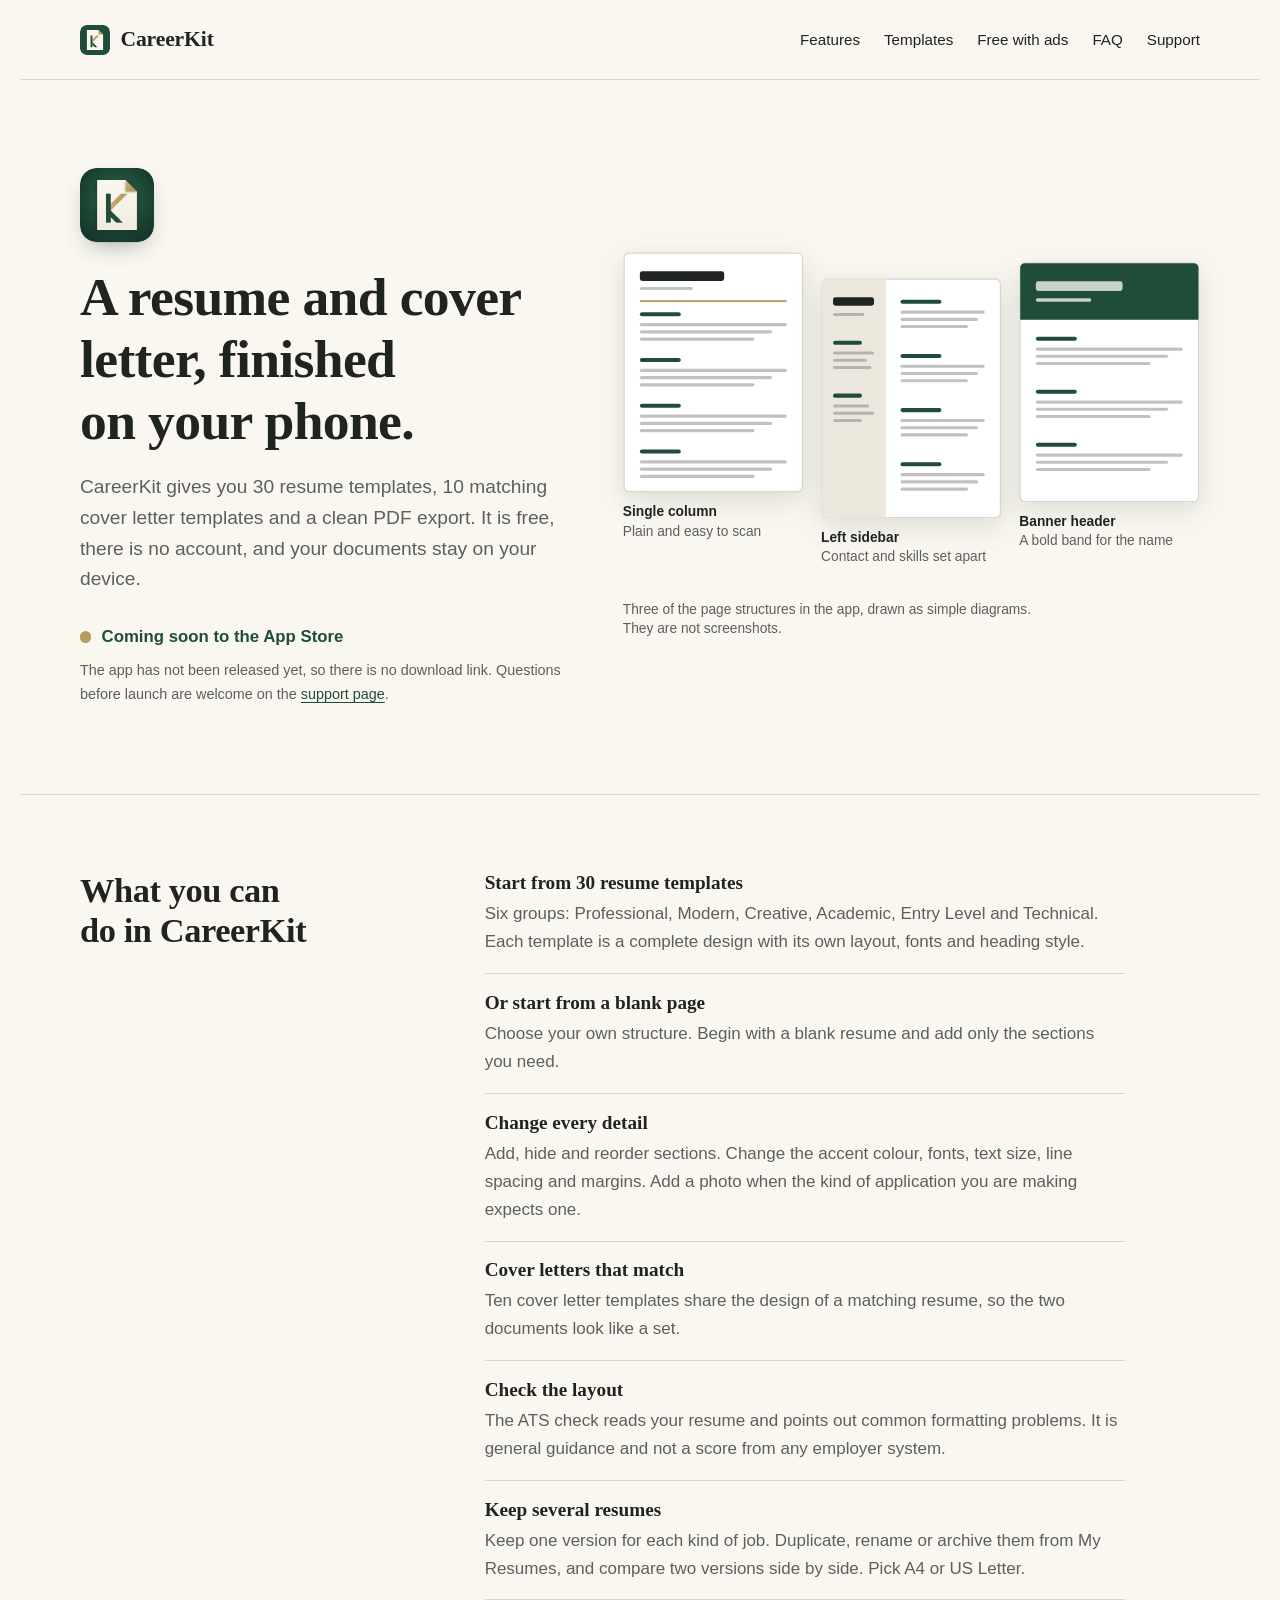
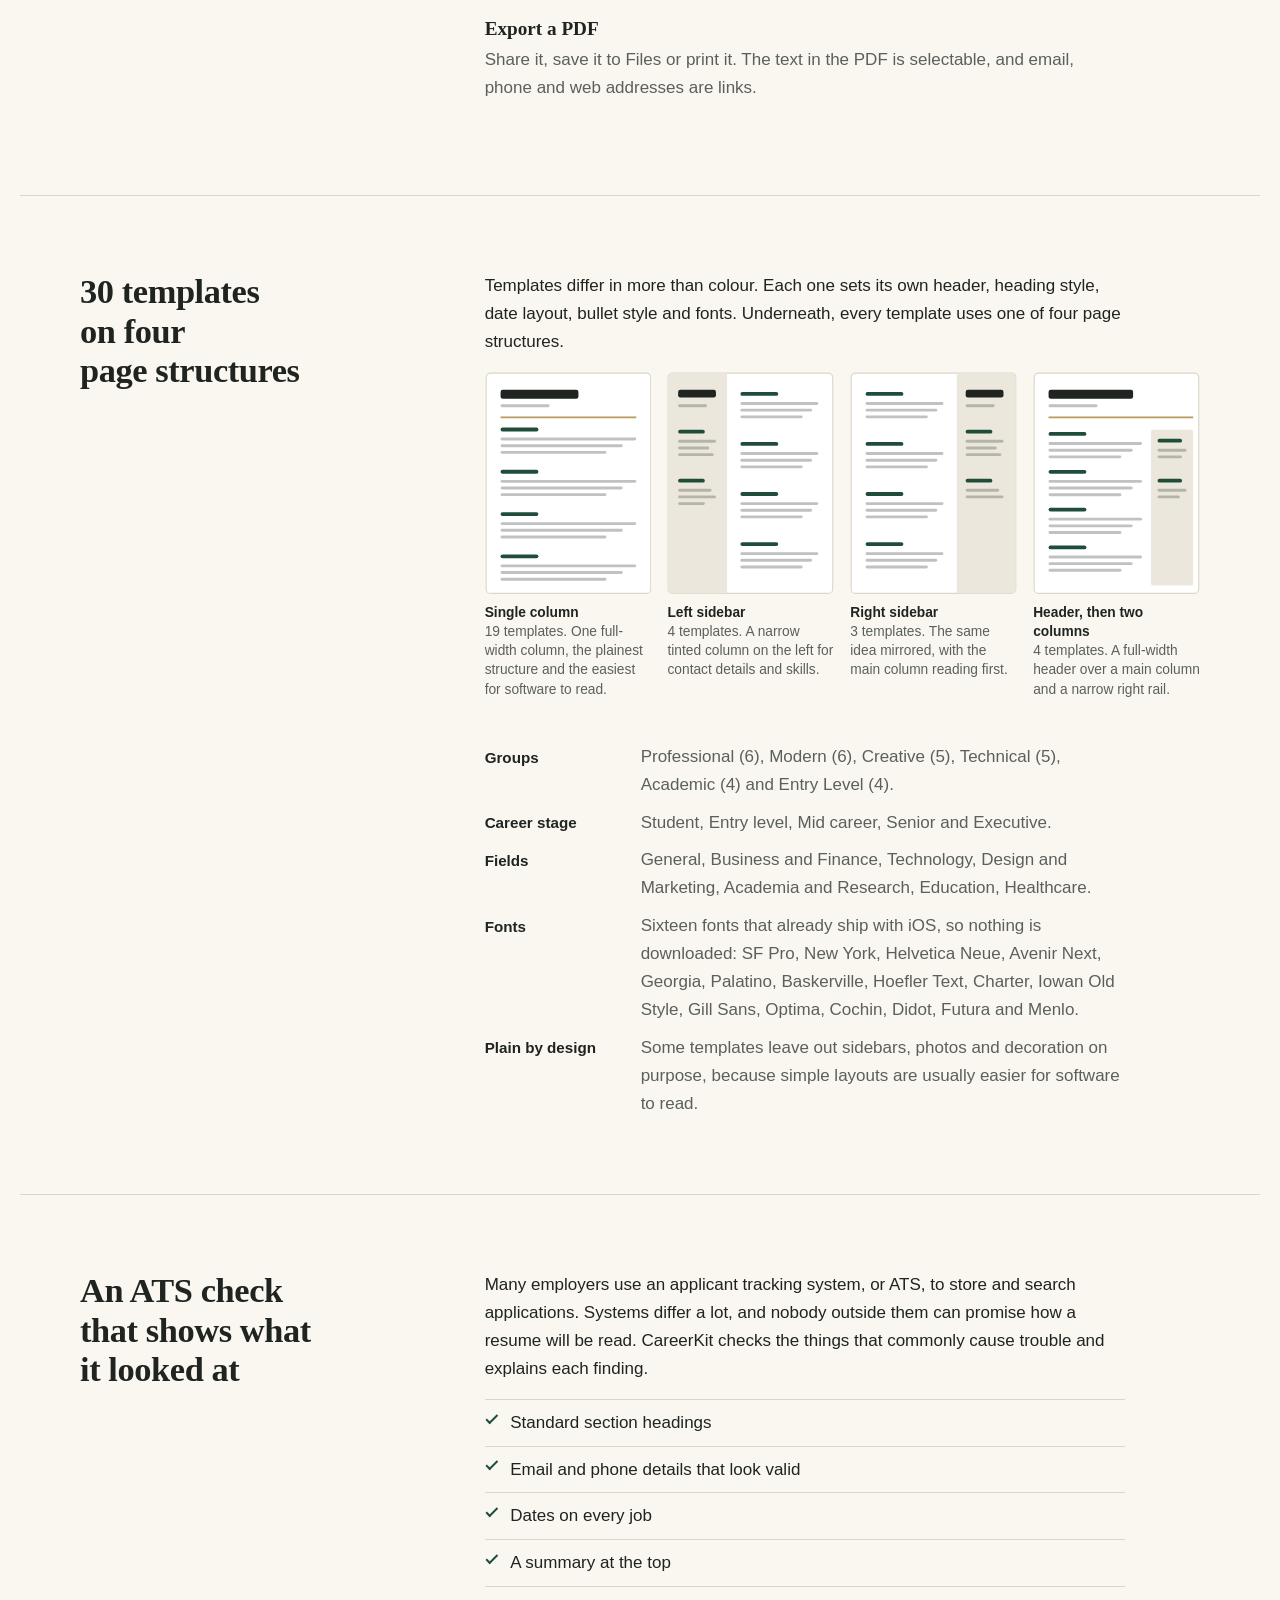
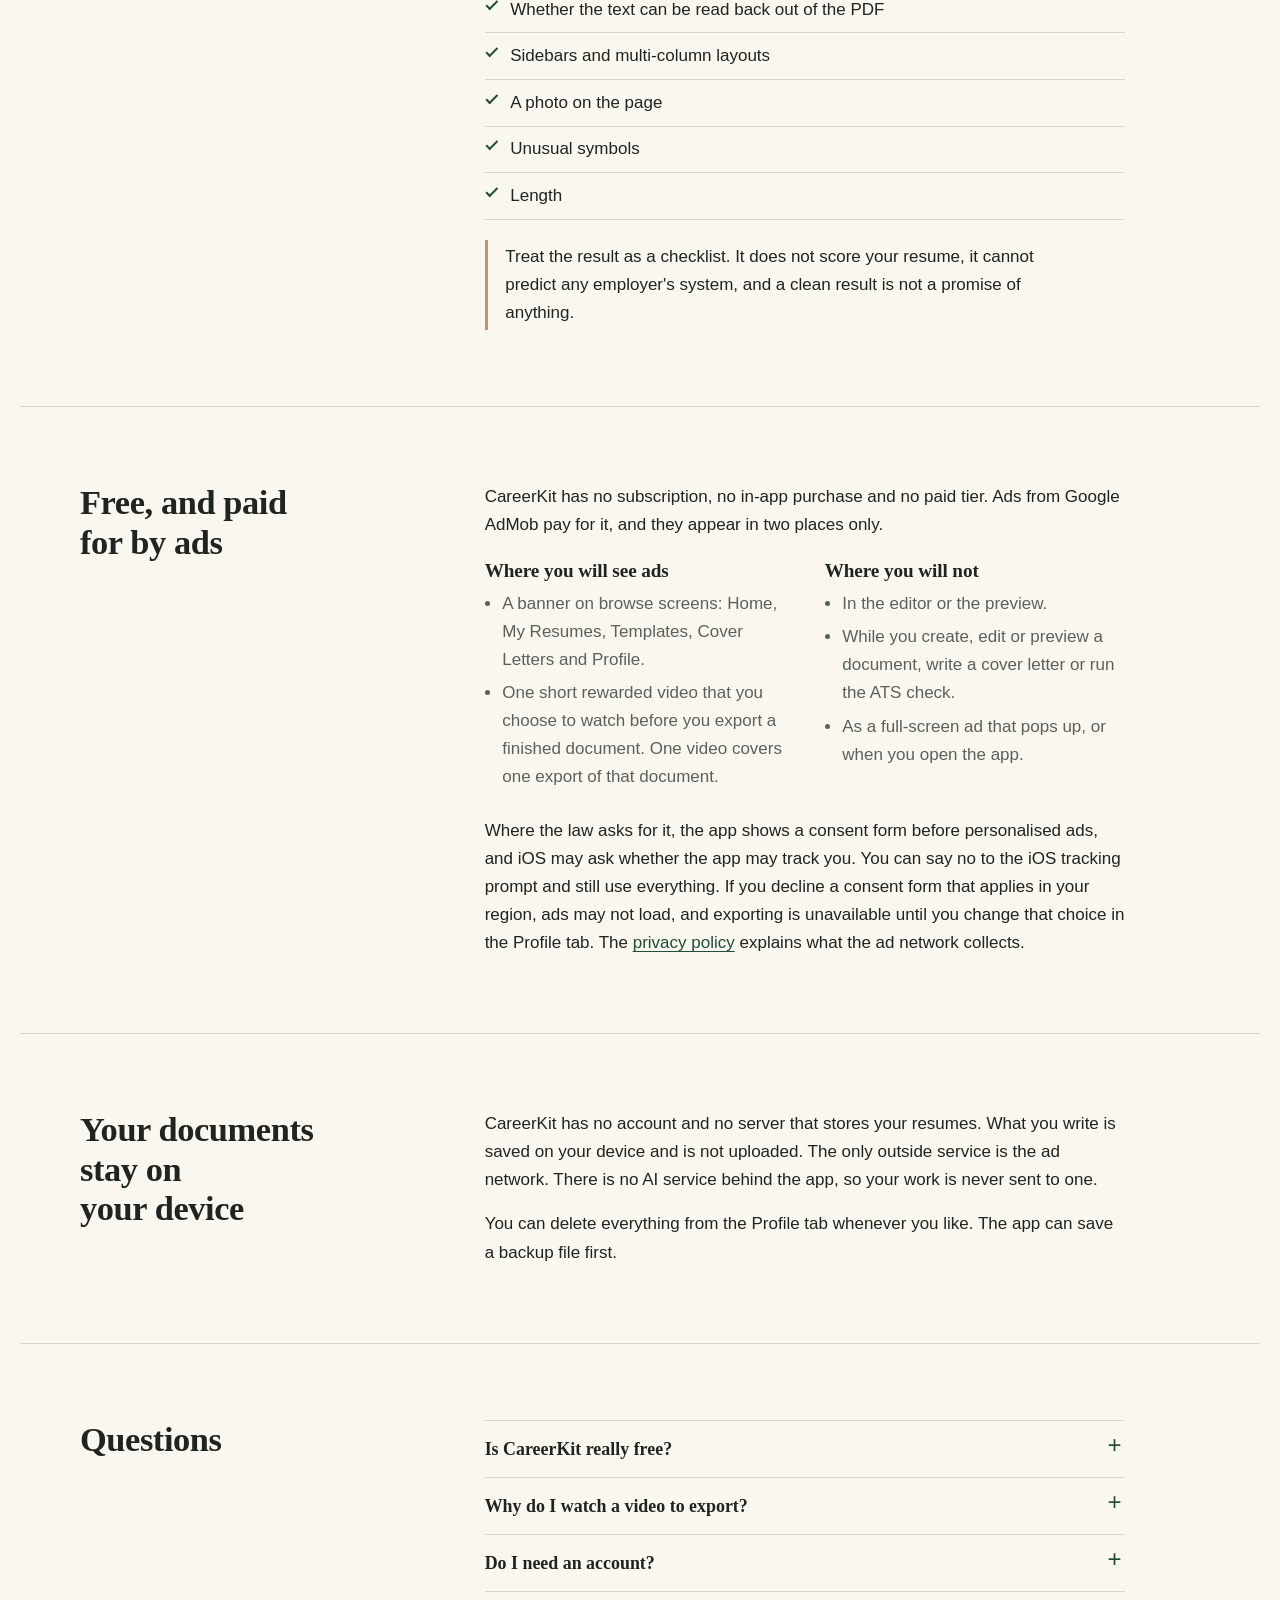
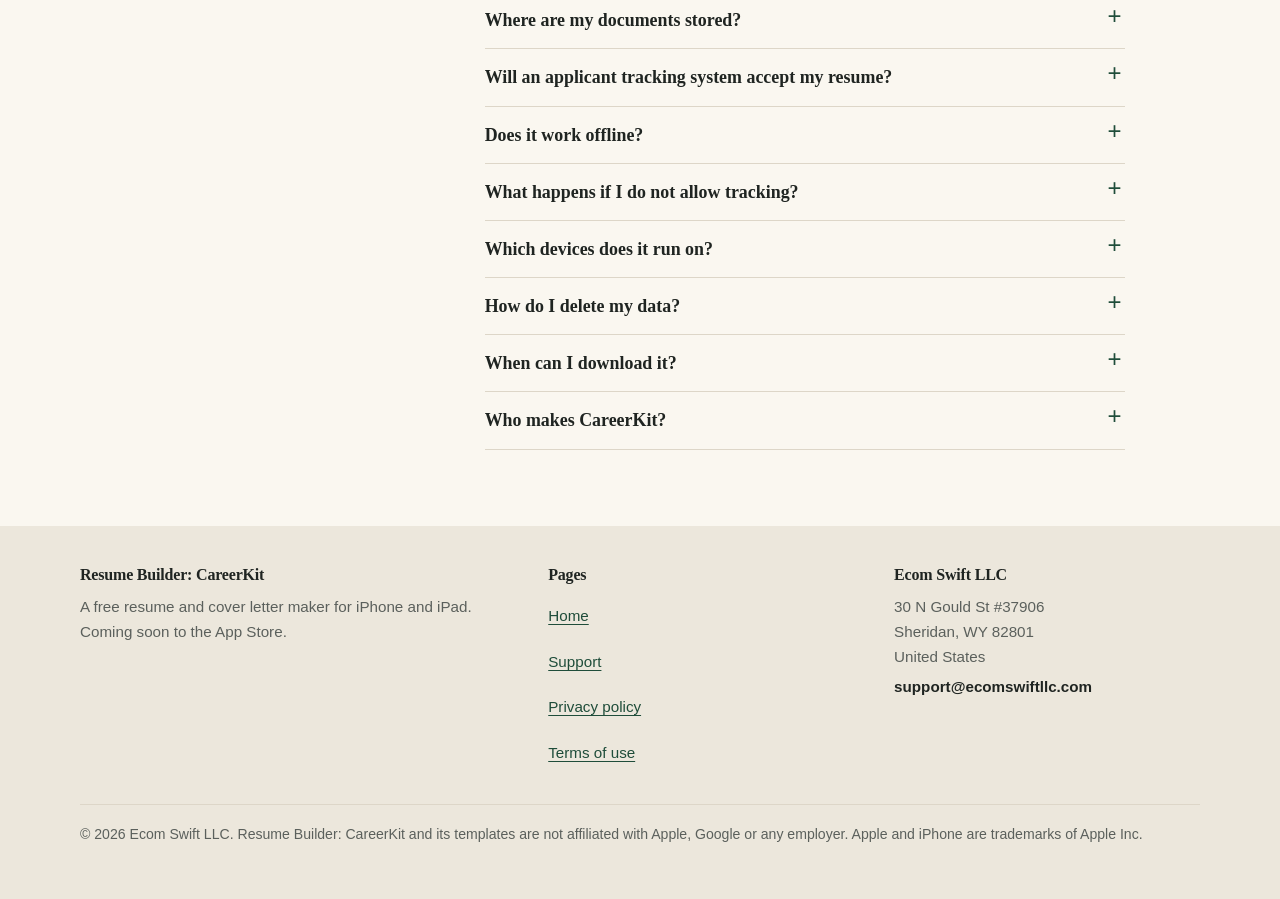
==== website/careerkit/index.html @ 7ea5f318 "CareerKit iOS: scaffold, ads, app shell, editor, templates, store docs (work in progress, not yet co" ====
<!doctype html>
<html lang="en">
<head>
<meta charset="utf-8">
<meta name="viewport" content="width=device-width, initial-scale=1, viewport-fit=cover">
<title>Resume Builder: CareerKit | Free resume maker for iPhone and iPad</title>
<meta name="description" content="Free resume and cover letter maker for iPhone and iPad. 30 templates, general ATS guidance and PDF export. Your documents stay on your device. Coming soon.">
<link rel="canonical" href="https://ecomswiftllc.github.io/careerkit/">
<meta name="theme-color" content="#FAF7F0" media="(prefers-color-scheme: light)">
<meta name="theme-color" content="#141614" media="(prefers-color-scheme: dark)">
<meta name="color-scheme" content="light dark">
<link rel="icon" href="assets/favicon.svg" type="image/svg+xml">
<link rel="icon" href="assets/favicon-32.png" type="image/png" sizes="32x32">
<link rel="apple-touch-icon" href="assets/apple-touch-icon.png">
<meta property="og:type" content="website">
<meta property="og:site_name" content="Resume Builder: CareerKit">
<meta property="og:title" content="Resume Builder: CareerKit | Free resume maker for iPhone and iPad">
<meta property="og:description" content="Free resume and cover letter maker for iPhone and iPad. 30 templates, general ATS guidance and PDF export. Your documents stay on your device. Coming soon.">
<meta property="og:url" content="https://ecomswiftllc.github.io/careerkit/">
<meta property="og:image" content="https://ecomswiftllc.github.io/careerkit/assets/og-image.png">
<meta property="og:image:width" content="1200">
<meta property="og:image:height" content="630">
<meta property="og:image:alt" content="The CareerKit app icon next to the name Resume Builder: CareerKit">
<meta name="twitter:card" content="summary_large_image">
<meta name="twitter:title" content="Resume Builder: CareerKit | Free resume maker for iPhone and iPad">
<meta name="twitter:description" content="Free resume and cover letter maker for iPhone and iPad. 30 templates, general ATS guidance and PDF export. Your documents stay on your device. Coming soon.">
<meta name="twitter:image" content="https://ecomswiftllc.github.io/careerkit/assets/og-image.png">
<link rel="stylesheet" href="assets/site.css">
<script type="application/ld+json">
{
  "@context": "https://schema.org",
  "@type": "SoftwareApplication",
  "name": "Resume Builder: CareerKit",
  "alternateName": "CareerKit",
  "url": "https://ecomswiftllc.github.io/careerkit/",
  "applicationCategory": "BusinessApplication",
  "operatingSystem": "iOS 17.0 or later, iPadOS 17.0 or later",
  "description": "A free resume and cover letter maker for iPhone and iPad with 30 resume templates, 10 matching cover letter templates, an ATS check with general guidance and PDF export. Supported by ads. Documents stay on the device.",
  "image": "https://ecomswiftllc.github.io/careerkit/assets/icon-512.png",
  "offers": {
    "@type": "Offer",
    "price": "0",
    "priceCurrency": "USD"
  },
  "publisher": {
    "@type": "Organization",
    "name": "Ecom Swift LLC",
    "url": "https://www.ecomswiftllc.com/",
    "address": {
      "@type": "PostalAddress",
      "streetAddress": "30 N Gould St #37906",
      "addressLocality": "Sheridan",
      "addressRegion": "WY",
      "postalCode": "82801",
      "addressCountry": "US"
    }
  },
  "featureList": [
    "30 resume templates",
    "Blank resume option",
    "10 cover letter templates",
    "ATS check with general guidance",
    "Several resumes in one place",
    "PDF export with selectable text",
    "Works without an account"
  ]
}
</script>
<script type="application/ld+json">
{
  "@context": "https://schema.org",
  "@type": "FAQPage",
  "mainEntity": [
    {
      "@type": "Question",
      "name": "Is CareerKit really free?",
      "acceptedAnswer": {
        "@type": "Answer",
        "text": "Yes. There is no subscription, no in-app purchase and no paid version. Ads pay for the app: a banner on browse screens, and one rewarded video that you choose to watch when you export a finished document."
      }
    },
    {
      "@type": "Question",
      "name": "Why do I watch a video to export?",
      "acceptedAnswer": {
        "@type": "Answer",
        "text": "Exporting is the one step where the app asks for something in return. One completed video covers one export of that document, and if you do not finish exporting, the unlock stays for up to 24 hours. Writing, editing, previewing, cover letters and the ATS check never need a video."
      }
    },
    {
      "@type": "Question",
      "name": "Do I need an account?",
      "acceptedAnswer": {
        "@type": "Answer",
        "text": "No. There is no sign-in and no sign-up."
      }
    },
    {
      "@type": "Question",
      "name": "Where are my documents stored?",
      "acceptedAnswer": {
        "@type": "Answer",
        "text": "On your device, in the app's own storage. We do not upload them and we cannot see them. A PDF you export goes where you send it, such as the Files app or the share sheet."
      }
    },
    {
      "@type": "Question",
      "name": "Will an applicant tracking system accept my resume?",
      "acceptedAnswer": {
        "@type": "Answer",
        "text": "Nobody can promise that. Employers use many different systems and each one reads a resume in its own way. The ATS check in CareerKit flags common formatting problems and explains each finding, so use it as a checklist and not as a verdict."
      }
    },
    {
      "@type": "Question",
      "name": "Does it work offline?",
      "acceptedAnswer": {
        "@type": "Answer",
        "text": "Writing, editing and previewing work without a connection. Exporting needs one, because the rewarded video has to load. Banner ads only appear when you are online."
      }
    },
    {
      "@type": "Question",
      "name": "What happens if I do not allow tracking?",
      "acceptedAnswer": {
        "@type": "Answer",
        "text": "The app works the same. The ads you see will be less personalised. You can change the choice any time in iOS Settings under Privacy and Security, then Tracking."
      }
    },
    {
      "@type": "Question",
      "name": "Which devices does it run on?",
      "acceptedAnswer": {
        "@type": "Answer",
        "text": "iPhone and iPad with iOS or iPadOS 17 or later."
      }
    },
    {
      "@type": "Question",
      "name": "How do I delete my data?",
      "acceptedAnswer": {
        "@type": "Answer",
        "text": "Open the Profile tab and choose Delete all local data. The app offers to save a backup file first. Deleting the app also removes its data. PDFs you already exported stay wherever you saved them."
      }
    },
    {
      "@type": "Question",
      "name": "When can I download it?",
      "acceptedAnswer": {
        "@type": "Answer",
        "text": "CareerKit is not released yet. This page will link to the App Store listing once the app is live."
      }
    },
    {
      "@type": "Question",
      "name": "Who makes CareerKit?",
      "acceptedAnswer": {
        "@type": "Answer",
        "text": "Ecom Swift LLC, a company registered in Wyoming, United States. You can reach us on the support page."
      }
    }
  ]
}
</script>
</head>
<body>
<a class="skip" href="#main">Skip to content</a>
<header class="site-header">
  <div class="wrap">
    <a class="brand" href="./"><img src="assets/favicon.svg" alt="" width="30" height="30">CareerKit</a>
    <nav class="nav" aria-label="Main">
      <a href="./#features">Features</a>
      <a href="./#templates">Templates</a>
      <a href="./#free">Free with ads</a>
      <a href="./#faq">FAQ</a>
      <a href="support/">Support</a>
    </nav>
  </div>
</header>

<main id="main">
  <section class="hero" aria-labelledby="h1">
    <div class="wrap">
      <div>
        <img class="appicon" src="assets/icon-512.png" width="512" height="512" alt="CareerKit app icon: a folded page corner and a rising stroke forming the letter K, on forest green">
        <h1 id="h1">A resume and cover letter, finished on your phone.</h1>
        <p class="lede">CareerKit gives you 30 resume templates, 10 matching cover letter templates and a clean PDF export. It is free, there is no account, and your documents stay on your device.</p>
        <p class="status">Coming soon to the App Store</p>
        <p class="small hero-note">The app has not been released yet, so there is no download link. Questions before launch are welcome on the <a href="support/">support page</a>.</p>
      </div>
      <figure class="layouts">
        <div class="row">
          <div><svg viewBox="0 0 150 200" aria-hidden="true" focusable="false"><rect class="pg" x="1" y="1" width="148" height="198" rx="4"/><rect class="nm" x="14" y="16" width="70" height="8" rx="2"/><rect class="ln" x="14" y="29" width="44" height="2.6" rx="1.3"/><rect class="ac" x="14" y="40" width="122" height="1.6"/><rect class="hd" x="14" y="50" width="34" height="3.4" rx="1.7"/><rect class="ln" x="14" y="59" width="122" height="2.6" rx="1.3"/><rect class="ln" x="14" y="65" width="109.8" height="2.6" rx="1.3"/><rect class="ln" x="14" y="71" width="95.2" height="2.6" rx="1.3"/><rect class="hd" x="14" y="88" width="34" height="3.4" rx="1.7"/><rect class="ln" x="14" y="97" width="122" height="2.6" rx="1.3"/><rect class="ln" x="14" y="103" width="109.8" height="2.6" rx="1.3"/><rect class="ln" x="14" y="109" width="95.2" height="2.6" rx="1.3"/><rect class="hd" x="14" y="126" width="34" height="3.4" rx="1.7"/><rect class="ln" x="14" y="135" width="122" height="2.6" rx="1.3"/><rect class="ln" x="14" y="141" width="109.8" height="2.6" rx="1.3"/><rect class="ln" x="14" y="147" width="95.2" height="2.6" rx="1.3"/><rect class="hd" x="14" y="164" width="34" height="3.4" rx="1.7"/><rect class="ln" x="14" y="173" width="122" height="2.6" rx="1.3"/><rect class="ln" x="14" y="179" width="109.8" height="2.6" rx="1.3"/><rect class="ln" x="14" y="185" width="95.2" height="2.6" rx="1.3"/></svg><p class="cap"><strong>Single column</strong>Plain and easy to scan</p></div>
          <div><svg viewBox="0 0 150 200" aria-hidden="true" focusable="false"><rect class="pg" x="1" y="1" width="148" height="198" rx="4"/><path class="sb" d="M5 1 H54 V199 H5 a4 4 0 0 1 -4 -4 V5 a4 4 0 0 1 4 -4 Z"/><rect class="nm" x="10" y="16" width="34" height="7" rx="2"/><rect class="ln" x="10" y="29" width="26" height="2.6" rx="1.3"/><rect class="hd" x="10" y="52" width="24" height="3.4" rx="1.7"/><rect class="ln" x="10" y="61" width="34" height="2.6" rx="1.3"/><rect class="ln" x="10" y="67" width="28" height="2.6" rx="1.3"/><rect class="ln" x="10" y="73" width="32" height="2.6" rx="1.3"/><rect class="hd" x="10" y="96" width="24" height="3.4" rx="1.7"/><rect class="ln" x="10" y="105" width="30" height="2.6" rx="1.3"/><rect class="ln" x="10" y="111" width="34" height="2.6" rx="1.3"/><rect class="ln" x="10" y="117" width="24" height="2.6" rx="1.3"/><rect class="hd" x="66" y="18" width="34" height="3.4" rx="1.7"/><rect class="ln" x="66" y="27" width="70" height="2.6" rx="1.3"/><rect class="ln" x="66" y="33" width="64.4" height="2.6" rx="1.3"/><rect class="ln" x="66" y="39" width="56.0" height="2.6" rx="1.3"/><rect class="hd" x="66" y="63" width="34" height="3.4" rx="1.7"/><rect class="ln" x="66" y="72" width="70" height="2.6" rx="1.3"/><rect class="ln" x="66" y="78" width="64.4" height="2.6" rx="1.3"/><rect class="ln" x="66" y="84" width="56.0" height="2.6" rx="1.3"/><rect class="hd" x="66" y="108" width="34" height="3.4" rx="1.7"/><rect class="ln" x="66" y="117" width="70" height="2.6" rx="1.3"/><rect class="ln" x="66" y="123" width="64.4" height="2.6" rx="1.3"/><rect class="ln" x="66" y="129" width="56.0" height="2.6" rx="1.3"/><rect class="hd" x="66" y="153" width="34" height="3.4" rx="1.7"/><rect class="ln" x="66" y="162" width="70" height="2.6" rx="1.3"/><rect class="ln" x="66" y="168" width="64.4" height="2.6" rx="1.3"/><rect class="ln" x="66" y="174" width="56.0" height="2.6" rx="1.3"/></svg><p class="cap"><strong>Left sidebar</strong>Contact and skills set apart</p></div>
          <div><svg viewBox="0 0 150 200" aria-hidden="true" focusable="false"><rect class="pg" x="1" y="1" width="148" height="198" rx="4"/><path class="band" d="M5 1 H145 a4 4 0 0 1 4 4 V48 H1 V5 a4 4 0 0 1 4 -4 Z"/><rect class="ln-on" x="14" y="16" width="72" height="8" rx="2" opacity=".95"/><rect class="ln-on" x="14" y="30" width="46" height="3" rx="1.5"/><rect class="hd" x="14" y="62" width="34" height="3.4" rx="1.7"/><rect class="ln" x="14" y="71" width="122" height="2.6" rx="1.3"/><rect class="ln" x="14" y="77" width="109.8" height="2.6" rx="1.3"/><rect class="ln" x="14" y="83" width="95.2" height="2.6" rx="1.3"/><rect class="hd" x="14" y="106" width="34" height="3.4" rx="1.7"/><rect class="ln" x="14" y="115" width="122" height="2.6" rx="1.3"/><rect class="ln" x="14" y="121" width="109.8" height="2.6" rx="1.3"/><rect class="ln" x="14" y="127" width="95.2" height="2.6" rx="1.3"/><rect class="hd" x="14" y="150" width="34" height="3.4" rx="1.7"/><rect class="ln" x="14" y="159" width="122" height="2.6" rx="1.3"/><rect class="ln" x="14" y="165" width="109.8" height="2.6" rx="1.3"/><rect class="ln" x="14" y="171" width="95.2" height="2.6" rx="1.3"/></svg><p class="cap"><strong>Banner header</strong>A bold band for the name</p></div>
        </div>
        <figcaption>Three of the page structures in the app, drawn as simple diagrams. They are not screenshots.</figcaption>
      </figure>
    </div>
  </section>

  <section class="section" id="features" aria-labelledby="h-features">
    <div class="wrap">
      <h2 id="h-features">What you can do in CareerKit</h2>
      <div class="section-body">
        <dl class="defs">
          <div><dt>Start from 30 resume templates</dt><dd>Six groups: Professional, Modern, Creative, Academic, Entry Level and Technical. Each template is a complete design with its own layout, fonts and heading style.</dd></div>
          <div><dt>Or start from a blank page</dt><dd>Choose your own structure. Begin with a blank resume and add only the sections you need.</dd></div>
          <div><dt>Change every detail</dt><dd>Add, hide and reorder sections. Change the accent colour, fonts, text size, line spacing and margins. Add a photo when the kind of application you are making expects one.</dd></div>
          <div><dt>Cover letters that match</dt><dd>Ten cover letter templates share the design of a matching resume, so the two documents look like a set.</dd></div>
          <div><dt>Check the layout</dt><dd>The ATS check reads your resume and points out common formatting problems. It is general guidance and not a score from any employer system.</dd></div>
          <div><dt>Keep several resumes</dt><dd>Keep one version for each kind of job. Duplicate, rename or archive them from My Resumes, and compare two versions side by side. Pick A4 or US Letter.</dd></div>
          <div><dt>Export a PDF</dt><dd>Share it, save it to Files or print it. The text in the PDF is selectable, and email, phone and web addresses are links.</dd></div>
        </dl>
      </div>
    </div>
  </section>

  <section class="section templates-wide" id="templates" aria-labelledby="h-templates">
    <div class="wrap">
      <h2 id="h-templates">30 templates on four page structures</h2>
      <div class="section-body">
        <p>Templates differ in more than colour. Each one sets its own header, heading style, date layout, bullet style and fonts. Underneath, every template uses one of four page structures.</p>
        <ul class="structures">
          <li><svg viewBox="0 0 150 200" aria-hidden="true" focusable="false"><rect class="pg" x="1" y="1" width="148" height="198" rx="4"/><rect class="nm" x="14" y="16" width="70" height="8" rx="2"/><rect class="ln" x="14" y="29" width="44" height="2.6" rx="1.3"/><rect class="ac" x="14" y="40" width="122" height="1.6"/><rect class="hd" x="14" y="50" width="34" height="3.4" rx="1.7"/><rect class="ln" x="14" y="59" width="122" height="2.6" rx="1.3"/><rect class="ln" x="14" y="65" width="109.8" height="2.6" rx="1.3"/><rect class="ln" x="14" y="71" width="95.2" height="2.6" rx="1.3"/><rect class="hd" x="14" y="88" width="34" height="3.4" rx="1.7"/><rect class="ln" x="14" y="97" width="122" height="2.6" rx="1.3"/><rect class="ln" x="14" y="103" width="109.8" height="2.6" rx="1.3"/><rect class="ln" x="14" y="109" width="95.2" height="2.6" rx="1.3"/><rect class="hd" x="14" y="126" width="34" height="3.4" rx="1.7"/><rect class="ln" x="14" y="135" width="122" height="2.6" rx="1.3"/><rect class="ln" x="14" y="141" width="109.8" height="2.6" rx="1.3"/><rect class="ln" x="14" y="147" width="95.2" height="2.6" rx="1.3"/><rect class="hd" x="14" y="164" width="34" height="3.4" rx="1.7"/><rect class="ln" x="14" y="173" width="122" height="2.6" rx="1.3"/><rect class="ln" x="14" y="179" width="109.8" height="2.6" rx="1.3"/><rect class="ln" x="14" y="185" width="95.2" height="2.6" rx="1.3"/></svg><p class="cap"><strong>Single column</strong>19 templates. One full-width column, the plainest structure and the easiest for software to read.</p></li>
          <li><svg viewBox="0 0 150 200" aria-hidden="true" focusable="false"><rect class="pg" x="1" y="1" width="148" height="198" rx="4"/><path class="sb" d="M5 1 H54 V199 H5 a4 4 0 0 1 -4 -4 V5 a4 4 0 0 1 4 -4 Z"/><rect class="nm" x="10" y="16" width="34" height="7" rx="2"/><rect class="ln" x="10" y="29" width="26" height="2.6" rx="1.3"/><rect class="hd" x="10" y="52" width="24" height="3.4" rx="1.7"/><rect class="ln" x="10" y="61" width="34" height="2.6" rx="1.3"/><rect class="ln" x="10" y="67" width="28" height="2.6" rx="1.3"/><rect class="ln" x="10" y="73" width="32" height="2.6" rx="1.3"/><rect class="hd" x="10" y="96" width="24" height="3.4" rx="1.7"/><rect class="ln" x="10" y="105" width="30" height="2.6" rx="1.3"/><rect class="ln" x="10" y="111" width="34" height="2.6" rx="1.3"/><rect class="ln" x="10" y="117" width="24" height="2.6" rx="1.3"/><rect class="hd" x="66" y="18" width="34" height="3.4" rx="1.7"/><rect class="ln" x="66" y="27" width="70" height="2.6" rx="1.3"/><rect class="ln" x="66" y="33" width="64.4" height="2.6" rx="1.3"/><rect class="ln" x="66" y="39" width="56.0" height="2.6" rx="1.3"/><rect class="hd" x="66" y="63" width="34" height="3.4" rx="1.7"/><rect class="ln" x="66" y="72" width="70" height="2.6" rx="1.3"/><rect class="ln" x="66" y="78" width="64.4" height="2.6" rx="1.3"/><rect class="ln" x="66" y="84" width="56.0" height="2.6" rx="1.3"/><rect class="hd" x="66" y="108" width="34" height="3.4" rx="1.7"/><rect class="ln" x="66" y="117" width="70" height="2.6" rx="1.3"/><rect class="ln" x="66" y="123" width="64.4" height="2.6" rx="1.3"/><rect class="ln" x="66" y="129" width="56.0" height="2.6" rx="1.3"/><rect class="hd" x="66" y="153" width="34" height="3.4" rx="1.7"/><rect class="ln" x="66" y="162" width="70" height="2.6" rx="1.3"/><rect class="ln" x="66" y="168" width="64.4" height="2.6" rx="1.3"/><rect class="ln" x="66" y="174" width="56.0" height="2.6" rx="1.3"/></svg><p class="cap"><strong>Left sidebar</strong>4 templates. A narrow tinted column on the left for contact details and skills.</p></li>
          <li><svg viewBox="0 0 150 200" aria-hidden="true" focusable="false"><rect class="pg" x="1" y="1" width="148" height="198" rx="4"/><path class="sb" d="M96 1 H145 a4 4 0 0 1 4 4 V195 a4 4 0 0 1 -4 4 H96 Z"/><rect class="nm" x="104" y="16" width="34" height="7" rx="2"/><rect class="ln" x="104" y="29" width="26" height="2.6" rx="1.3"/><rect class="hd" x="104" y="52" width="24" height="3.4" rx="1.7"/><rect class="ln" x="104" y="61" width="34" height="2.6" rx="1.3"/><rect class="ln" x="104" y="67" width="28" height="2.6" rx="1.3"/><rect class="ln" x="104" y="73" width="32" height="2.6" rx="1.3"/><rect class="hd" x="104" y="96" width="24" height="3.4" rx="1.7"/><rect class="ln" x="104" y="105" width="30" height="2.6" rx="1.3"/><rect class="ln" x="104" y="111" width="34" height="2.6" rx="1.3"/><rect class="hd" x="14" y="18" width="34" height="3.4" rx="1.7"/><rect class="ln" x="14" y="27" width="70" height="2.6" rx="1.3"/><rect class="ln" x="14" y="33" width="64.4" height="2.6" rx="1.3"/><rect class="ln" x="14" y="39" width="56.0" height="2.6" rx="1.3"/><rect class="hd" x="14" y="63" width="34" height="3.4" rx="1.7"/><rect class="ln" x="14" y="72" width="70" height="2.6" rx="1.3"/><rect class="ln" x="14" y="78" width="64.4" height="2.6" rx="1.3"/><rect class="ln" x="14" y="84" width="56.0" height="2.6" rx="1.3"/><rect class="hd" x="14" y="108" width="34" height="3.4" rx="1.7"/><rect class="ln" x="14" y="117" width="70" height="2.6" rx="1.3"/><rect class="ln" x="14" y="123" width="64.4" height="2.6" rx="1.3"/><rect class="ln" x="14" y="129" width="56.0" height="2.6" rx="1.3"/><rect class="hd" x="14" y="153" width="34" height="3.4" rx="1.7"/><rect class="ln" x="14" y="162" width="70" height="2.6" rx="1.3"/><rect class="ln" x="14" y="168" width="64.4" height="2.6" rx="1.3"/><rect class="ln" x="14" y="174" width="56.0" height="2.6" rx="1.3"/></svg><p class="cap"><strong>Right sidebar</strong>3 templates. The same idea mirrored, with the main column reading first.</p></li>
          <li><svg viewBox="0 0 150 200" aria-hidden="true" focusable="false"><rect class="pg" x="1" y="1" width="148" height="198" rx="4"/><rect class="nm" x="14" y="16" width="76" height="8" rx="2"/><rect class="ln" x="14" y="29" width="44" height="2.6" rx="1.3"/><rect class="ac" x="14" y="40" width="130" height="1.6"/><rect class="sb" x="106" y="52" width="38" height="140" rx="2"/><rect class="hd" x="112" y="60" width="22" height="3.4" rx="1.7"/><rect class="ln" x="112" y="69" width="26" height="2.6" rx="1.3"/><rect class="ln" x="112" y="75" width="22" height="2.6" rx="1.3"/><rect class="hd" x="112" y="96" width="22" height="3.4" rx="1.7"/><rect class="ln" x="112" y="105" width="26" height="2.6" rx="1.3"/><rect class="ln" x="112" y="111" width="20" height="2.6" rx="1.3"/><rect class="hd" x="14" y="54" width="34" height="3.4" rx="1.7"/><rect class="ln" x="14" y="63" width="84" height="2.6" rx="1.3"/><rect class="ln" x="14" y="69" width="75.6" height="2.6" rx="1.3"/><rect class="ln" x="14" y="75" width="65.5" height="2.6" rx="1.3"/><rect class="hd" x="14" y="88" width="34" height="3.4" rx="1.7"/><rect class="ln" x="14" y="97" width="84" height="2.6" rx="1.3"/><rect class="ln" x="14" y="103" width="75.6" height="2.6" rx="1.3"/><rect class="ln" x="14" y="109" width="65.5" height="2.6" rx="1.3"/><rect class="hd" x="14" y="122" width="34" height="3.4" rx="1.7"/><rect class="ln" x="14" y="131" width="84" height="2.6" rx="1.3"/><rect class="ln" x="14" y="137" width="75.6" height="2.6" rx="1.3"/><rect class="ln" x="14" y="143" width="65.5" height="2.6" rx="1.3"/><rect class="hd" x="14" y="156" width="34" height="3.4" rx="1.7"/><rect class="ln" x="14" y="165" width="84" height="2.6" rx="1.3"/><rect class="ln" x="14" y="171" width="75.6" height="2.6" rx="1.3"/><rect class="ln" x="14" y="177" width="65.5" height="2.6" rx="1.3"/></svg><p class="cap"><strong>Header, then two columns</strong>4 templates. A full-width header over a main column and a narrow right rail.</p></li>
        </ul>
        <dl class="facts">
          <dt>Groups</dt><dd>Professional (6), Modern (6), Creative (5), Technical (5), Academic (4) and Entry Level (4).</dd>
          <dt>Career stage</dt><dd>Student, Entry level, Mid career, Senior and Executive.</dd>
          <dt>Fields</dt><dd>General, Business and Finance, Technology, Design and Marketing, Academia and Research, Education, Healthcare.</dd>
          <dt>Fonts</dt><dd>Sixteen fonts that already ship with iOS, so nothing is downloaded: SF Pro, New York, Helvetica Neue, Avenir Next, Georgia, Palatino, Baskerville, Hoefler Text, Charter, Iowan Old Style, Gill Sans, Optima, Cochin, Didot, Futura and Menlo.</dd>
          <dt>Plain by design</dt><dd>Some templates leave out sidebars, photos and decoration on purpose, because simple layouts are usually easier for software to read.</dd>
        </dl>
      </div>
    </div>
  </section>

  <section class="section" id="ats" aria-labelledby="h-ats">
    <div class="wrap">
      <h2 id="h-ats">An ATS check that shows what it looked at</h2>
      <div class="section-body">
        <p>Many employers use an applicant tracking system, or ATS, to store and search applications. Systems differ a lot, and nobody outside them can promise how a resume will be read. CareerKit checks the things that commonly cause trouble and explains each finding.</p>
        <ul class="checks">
          <li>Standard section headings</li>
          <li>Email and phone details that look valid</li>
          <li>Dates on every job</li>
          <li>A summary at the top</li>
          <li>Whether the text can be read back out of the PDF</li>
          <li>Sidebars and multi-column layouts</li>
          <li>A photo on the page</li>
          <li>Unusual symbols</li>
          <li>Length</li>
        </ul>
        <p class="disclaimer">Treat the result as a checklist. It does not score your resume, it cannot predict any employer's system, and a clean result is not a promise of anything.</p>
      </div>
    </div>
  </section>

  <section class="section" id="free" aria-labelledby="h-free">
    <div class="wrap">
      <h2 id="h-free">Free, and paid for by ads</h2>
      <div class="section-body">
        <p>CareerKit has no subscription, no in-app purchase and no paid tier. Ads from Google AdMob pay for it, and they appear in two places only.</p>
        <div class="split">
          <div>
            <h3>Where you will see ads</h3>
            <ul>
              <li>A banner on browse screens: Home, My Resumes, Templates, Cover Letters and Profile.</li>
              <li>One short rewarded video that you choose to watch before you export a finished document. One video covers one export of that document.</li>
            </ul>
          </div>
          <div>
            <h3>Where you will not</h3>
            <ul>
              <li>In the editor or the preview.</li>
              <li>While you create, edit or preview a document, write a cover letter or run the ATS check.</li>
              <li>As a full-screen ad that pops up, or when you open the app.</li>
            </ul>
          </div>
        </div>
        <p>Where the law asks for it, the app shows a consent form before personalised ads, and iOS may ask whether the app may track you. You can say no to the iOS tracking prompt and still use everything. If you decline a consent form that applies in your region, ads may not load, and exporting is unavailable until you change that choice in the Profile tab. The <a href="privacy/">privacy policy</a> explains what the ad network collects.</p>
      </div>
    </div>
  </section>

  <section class="section" id="private" aria-labelledby="h-private">
    <div class="wrap">
      <h2 id="h-private">Your documents stay on your device</h2>
      <div class="section-body">
        <p>CareerKit has no account and no server that stores your resumes. What you write is saved on your device and is not uploaded. The only outside service is the ad network. There is no AI service behind the app, so your work is never sent to one.</p>
        <p>You can delete everything from the Profile tab whenever you like. The app can save a backup file first.</p>
      </div>
    </div>
  </section>

  <section class="section faq" id="faq" aria-labelledby="h-faq">
    <div class="wrap">
      <h2 id="h-faq">Questions</h2>
      <div class="section-body">
        <details><summary>Is CareerKit really free?</summary><div class="answer"><p>Yes. There is no subscription, no in-app purchase and no paid version. Ads pay for the app: a banner on browse screens, and one rewarded video that you choose to watch when you export a finished document.</p></div></details>
        <details><summary>Why do I watch a video to export?</summary><div class="answer"><p>Exporting is the one step where the app asks for something in return. One completed video covers one export of that document, and if you do not finish exporting, the unlock stays for up to 24 hours. Writing, editing, previewing, cover letters and the ATS check never need a video.</p></div></details>
        <details><summary>Do I need an account?</summary><div class="answer"><p>No. There is no sign-in and no sign-up.</p></div></details>
        <details><summary>Where are my documents stored?</summary><div class="answer"><p>On your device, in the app's own storage. We do not upload them and we cannot see them. A PDF you export goes where you send it, such as the Files app or the share sheet.</p></div></details>
        <details><summary>Will an applicant tracking system accept my resume?</summary><div class="answer"><p>Nobody can promise that. Employers use many different systems and each one reads a resume in its own way. The ATS check in CareerKit flags common formatting problems and explains each finding, so use it as a checklist and not as a verdict.</p></div></details>
        <details><summary>Does it work offline?</summary><div class="answer"><p>Writing, editing and previewing work without a connection. Exporting needs one, because the rewarded video has to load. Banner ads only appear when you are online.</p></div></details>
        <details><summary>What happens if I do not allow tracking?</summary><div class="answer"><p>The app works the same. The ads you see will be less personalised. You can change the choice any time in iOS Settings under Privacy and Security, then Tracking.</p></div></details>
        <details><summary>Which devices does it run on?</summary><div class="answer"><p>iPhone and iPad with iOS or iPadOS 17 or later.</p></div></details>
        <details><summary>How do I delete my data?</summary><div class="answer"><p>Open the Profile tab and choose Delete all local data. The app offers to save a backup file first. Deleting the app also removes its data. PDFs you already exported stay wherever you saved them.</p></div></details>
        <details><summary>When can I download it?</summary><div class="answer"><p>CareerKit is not released yet. This page will link to the App Store listing once the app is live.</p></div></details>
        <details><summary>Who makes CareerKit?</summary><div class="answer"><p>Ecom Swift LLC, a company registered in Wyoming, United States. You can reach us on the <a href="support/">support page</a>.</p></div></details>
      </div>
    </div>
  </section>
</main>
<footer class="site-footer">
  <div class="wrap">
    <div>
      <h2>Resume Builder: CareerKit</h2>
      <p>A free resume and cover letter maker for iPhone and iPad. Coming soon to the App Store.</p>
    </div>
    <nav aria-label="Footer">
      <h2>Pages</h2>
      <ul>
        <li><a href="./">Home</a></li>
        <li><a href="support/">Support</a></li>
        <li><a href="privacy/">Privacy policy</a></li>
        <li><a href="terms/">Terms of use</a></li>
      </ul>
    </nav>
    <div>
      <h2>Ecom Swift LLC</h2>
      <p>30 N Gould St #37906<br>Sheridan, WY 82801<br>United States</p>
      <p class="email">support@ecomswiftllc.com</p>
    </div>
    <p class="legalline">&copy; 2026 Ecom Swift LLC. Resume Builder: CareerKit and its templates are not affiliated with Apple, Google or any employer. Apple and iPhone are trademarks of Apple Inc.</p>
  </div>
</footer>
</body>
</html>
---- website/careerkit/assets/site.css ----
/* CareerKit site. System fonts only, no external requests.
   Layout: one calm reading column per section, with the section title in a left rail on wide screens.
   Memorable element: the three page-layout schematics in the hero. */
:root {
  --ivory: #FAF7F0;
  --surface: #FFFFFF;
  --stone: #ECE7DC;
  --hairline: #DDD6C8;
  --ink: #1F2421;
  --graphite: #5B605C;
  --forest: #1F4D3A;
  --forest-deep: #16382A;
  --champagne: #B89B5E;
  --on-forest: #FFFFFF;
  --link: #1F4D3A;
  --serif: "Iowan Old Style", "Palatino Linotype", Palatino, "New York", Charter, Georgia, "Times New Roman", serif;
  --sans: -apple-system, BlinkMacSystemFont, "SF Pro Text", "Segoe UI", Roboto, "Helvetica Neue", Arial, sans-serif;
  --gutter: max(1.25rem, env(safe-area-inset-left, 0px));
  --gutter-r: max(1.25rem, env(safe-area-inset-right, 0px));
  --measure: 40rem;
  color-scheme: light;
}
@media (prefers-color-scheme: dark) {
  :root:not([data-theme="light"]) {
    --ivory: #141614;
    --surface: #1D201E;
    --stone: #262A27;
    --hairline: #343935;
    --ink: #F2EFE8;
    --graphite: #A9ADA8;
    --forest: #6FB594;
    --forest-deep: #4C9677;
    --champagne: #CDB27A;
    --on-forest: #0F1A14;
    --link: #8CCBAA;
    color-scheme: dark;
  }
}

*, *::before, *::after { box-sizing: border-box; }
html { -webkit-text-size-adjust: 100%; scroll-behavior: smooth; }
@media (prefers-reduced-motion: reduce) { html { scroll-behavior: auto; } }
body {
  margin: 0;
  background: var(--ivory);
  color: var(--ink);
  font-family: var(--sans);
  font-size: 1.0625rem;
  line-height: 1.65;
  padding-left: var(--gutter);
  padding-right: var(--gutter-r);
}
img, svg { max-width: 100%; display: block; }
a { color: var(--link); text-underline-offset: 0.18em; text-decoration-thickness: 1px; }
a:hover { text-decoration-thickness: 2px; }
:focus-visible { outline: 3px solid var(--forest); outline-offset: 3px; border-radius: 2px; }
.skip { position: absolute; left: -999px; top: 0; background: var(--forest); color: var(--on-forest); padding: .6rem 1rem; z-index: 20; }
.skip:focus { left: 1rem; top: 1rem; }

.wrap { width: 100%; max-width: 70rem; margin-inline: auto; }

/* header */
.site-header { padding-block: 1.1rem; border-bottom: 1px solid var(--hairline); }
.site-header .wrap { display: flex; flex-wrap: wrap; align-items: center; justify-content: space-between; gap: .6rem 2rem; }
.brand { display: inline-flex; align-items: center; gap: .65rem; min-height: 44px; text-decoration: none; color: var(--ink); font-family: var(--serif); font-size: 1.35rem; font-weight: 600; letter-spacing: -.005em; }
.brand img { width: 30px; height: 30px; border-radius: 22%; }
.nav { display: flex; flex-wrap: wrap; gap: .25rem 1.5rem; font-size: .95rem; }
.nav a { color: var(--ink); text-decoration: none; padding-block: .5rem; min-height: 44px; display: inline-flex; align-items: center; }
.nav a:hover { text-decoration: underline; }
.nav a[aria-current="page"] { color: var(--forest); font-weight: 600; }

/* type */
h1, h2, h3 { font-family: var(--serif); font-weight: 600; line-height: 1.15; letter-spacing: -.012em; margin: 0; text-wrap: balance; }
h1 { font-size: clamp(2.3rem, 4.6vw, 3.35rem); }
h2 { font-size: clamp(1.6rem, 3vw, 2.15rem); }
h3 { font-size: 1.2rem; letter-spacing: -.005em; }
p { margin: 0 0 1rem; }
.lede { font-size: 1.2rem; line-height: 1.6; color: var(--graphite); max-width: 36rem; }
.small { font-size: .9rem; color: var(--graphite); }

/* hero */
.hero { padding-block: clamp(2.5rem, 7vw, 5.5rem) clamp(2.5rem, 6vw, 4.5rem); }
.hero .wrap { display: grid; grid-template-columns: minmax(0, .92fr) minmax(0, 1.08fr); gap: clamp(2rem, 4vw, 3.5rem); align-items: center; }
.hero h1 { margin-bottom: 1.25rem; }
.hero .lede { margin-bottom: 1.75rem; }
.status { display: flex; align-items: center; gap: .65rem; color: var(--forest); font-weight: 600; font-size: 1.05rem; margin: 0 0 .5rem; }
.status::before { content: ""; width: .7rem; height: .7rem; border-radius: 50%; background: var(--champagne); flex: none; }
.hero-note { max-width: 32rem; }
.appicon { width: 4.6rem; height: auto; border-radius: 22.37%; margin-bottom: 1.6rem; box-shadow: 0 1px 0 rgba(0,0,0,.06), 0 10px 24px -10px rgba(22,56,42,.45); }

.layouts { margin: 0; }
.layouts .row { display: grid; grid-template-columns: repeat(3, minmax(0, 1fr)); gap: clamp(.6rem, 2vw, 1.1rem); align-items: start; }
.layouts .row > div:nth-child(2) { margin-top: 1.6rem; }
.layouts .row > div:nth-child(3) { margin-top: .6rem; }
.layouts svg { width: 100%; height: auto; filter: drop-shadow(0 8px 14px rgba(22,56,42,.14)); }
.layouts figcaption, .layouts .cap { font-size: .86rem; color: var(--graphite); margin-top: .6rem; line-height: 1.4; }
.layouts > figcaption { margin-top: 1.1rem; max-width: 26rem; font-size: .86rem; color: var(--graphite); }
.layouts .cap strong { display: block; color: var(--ink); font-weight: 600; }

/* schematic page drawings */
.pg { fill: var(--surface); stroke: var(--hairline); stroke-width: 1; }
.sb { fill: var(--stone); }
.hd { fill: var(--forest); }
.band { fill: var(--forest); }
.ac { fill: var(--champagne); }
.ln { fill: var(--graphite); opacity: .38; }
.ln-on { fill: var(--on-forest); opacity: .75; }
.nm { fill: var(--ink); }

/* sections */
.section { padding-block: clamp(2.75rem, 6vw, 4.75rem); border-top: 1px solid var(--hairline); }
.section .wrap { display: grid; grid-template-columns: minmax(0, 1fr) minmax(0, 2.1fr); gap: 1.25rem clamp(2rem, 5vw, 4.5rem); }
.section h2 { max-width: 15ch; }
.section-body { min-width: 0; max-width: var(--measure); }
.section-body > *:last-child { margin-bottom: 0; }

.defs { margin: 0; padding: 0; }
.defs > div { padding-block: 1.05rem; border-top: 1px solid var(--hairline); }
.defs > div:first-child { border-top: 0; padding-top: 0; }
.defs dt { font-family: var(--serif); font-weight: 600; font-size: 1.2rem; line-height: 1.3; margin-bottom: .25rem; }
.defs dd { margin: 0; color: var(--graphite); }

.checks { list-style: none; margin: 0 0 1.25rem; padding: 0; }
.checks li { padding: .55rem 0 .55rem 1.6rem; border-top: 1px solid var(--hairline); position: relative; }
.checks li:last-child { border-bottom: 1px solid var(--hairline); }
.checks li::before { content: ""; position: absolute; left: .25rem; top: .72rem; width: .38rem; height: .72rem; border-right: 2px solid var(--forest); border-bottom: 2px solid var(--forest); transform: rotate(45deg); }

.split { display: grid; grid-template-columns: repeat(2, minmax(0, 1fr)); gap: 1.5rem 2.5rem; margin-block: 1.25rem; }
.split h3 { margin-bottom: .5rem; }
.split ul { margin: 0; padding-left: 1.1rem; color: var(--graphite); }
.split li { margin-bottom: .35rem; }

.facts { display: grid; grid-template-columns: 8.5rem minmax(0, 1fr); gap: .6rem 1.25rem; margin: 1.5rem 0 0; }
.facts dt { font-weight: 600; font-size: .95rem; padding-top: .1rem; }
.facts dd { margin: 0; color: var(--graphite); }

.structures { display: grid; grid-template-columns: repeat(4, minmax(0, 1fr)); gap: 1rem; margin: 0 0 1.75rem; padding: 0; list-style: none; }
.structures li { min-width: 0; }
.structures svg { width: 100%; height: auto; }
.structures .cap { font-size: .86rem; line-height: 1.4; color: var(--graphite); margin-top: .5rem; }
.structures .cap strong { display: block; color: var(--ink); font-weight: 600; }
.templates-wide { grid-column: 1 / -1; }
.templates-wide .section-body { max-width: none; }
.templates-wide .section-body > p, .templates-wide .facts { max-width: var(--measure); }

.disclaimer { border-left: 3px solid var(--champagne); padding: .2rem 0 .2rem 1.1rem; color: var(--ink); max-width: 36rem; }

/* faq */
.faq details { border-top: 1px solid var(--hairline); }
.faq details:last-child { border-bottom: 1px solid var(--hairline); }
.faq summary { cursor: pointer; list-style: none; padding: 1rem 2.2rem 1rem 0; font-family: var(--serif); font-weight: 600; font-size: 1.12rem; line-height: 1.35; position: relative; min-height: 44px; }
.faq summary::-webkit-details-marker { display: none; }
.faq summary::after { content: "+"; position: absolute; right: .2rem; top: .75rem; font-family: var(--sans); font-weight: 400; font-size: 1.5rem; color: var(--forest); line-height: 1; }
.faq details[open] summary::after { content: "\2212"; }
.faq .answer { padding: 0 0 1.1rem; color: var(--graphite); max-width: 36rem; }
.faq .answer p:last-child { margin-bottom: 0; }

/* inner pages (legal, support) */
.page { padding-block: clamp(2.25rem, 5vw, 4rem) clamp(3rem, 6vw, 5rem); }
.page .wrap { display: block; }
.page .doc { max-width: 42rem; }
.page h1 { font-size: clamp(2rem, 4.4vw, 2.9rem); margin-bottom: 1.5rem; }
.page h2 { font-size: 1.45rem; margin: 2.4rem 0 .7rem; max-width: none; }
.page ul { padding-left: 1.2rem; }
.page li { margin-bottom: .4rem; }
.page .meta p { margin-bottom: .2rem; color: var(--graphite); }
.page .meta strong { color: var(--ink); }
.contact-line { font-family: var(--serif); font-size: 1.5rem; font-weight: 600; margin: .4rem 0 1rem; overflow-wrap: anywhere; }
.contact-line a { color: var(--forest); }

/* footer */
.site-footer { background: var(--stone); margin-inline: calc(var(--gutter) * -1) calc(var(--gutter-r) * -1); padding: 2.5rem var(--gutter-r) 3rem var(--gutter); }
.site-footer .wrap { display: grid; grid-template-columns: minmax(0, 1.4fr) minmax(0, 1fr) minmax(0, 1fr); gap: 1.75rem 2.5rem; font-size: .95rem; }
.site-footer h2 { font-size: 1rem; margin-bottom: .6rem; max-width: none; }
.site-footer p { margin: 0 0 .35rem; color: var(--graphite); }
.site-footer ul { list-style: none; padding: 0; margin: 0; }
.site-footer li { margin-bottom: .1rem; }
.site-footer li a { display: inline-flex; align-items: center; min-height: 44px; }
.legalline { grid-column: 1 / -1; border-top: 1px solid var(--hairline); padding-top: 1.1rem; color: var(--graphite); font-size: .88rem; }

@media (max-width: 62rem) {
  .structures { grid-template-columns: repeat(2, minmax(0, 1fr)); }
}
@media (max-width: 52rem) {
  .hero .wrap { grid-template-columns: minmax(0, 1fr); }
  .section .wrap { grid-template-columns: minmax(0, 1fr); }
  .section h2 { max-width: none; }
  .site-footer .wrap { grid-template-columns: minmax(0, 1fr) minmax(0, 1fr); }
  .site-footer .wrap > :first-child { grid-column: 1 / -1; }
}
@media (max-width: 34rem) {
  body { font-size: 1rem; }
  .split { grid-template-columns: minmax(0, 1fr); }
  .facts { grid-template-columns: minmax(0, 1fr); gap: .1rem; }
  .facts dd { margin-bottom: .7rem; }
  .site-footer .wrap { grid-template-columns: minmax(0, 1fr); }
  .nav { gap: .1rem .9rem; font-size: .9rem; }
  .layouts .row > div:nth-child(2) { margin-top: 1rem; }
}

/* email shown as selectable text */
.email { user-select: all; overflow-wrap: anywhere; font-weight: 600; color: inherit; }
.site-footer .email { color: var(--ink); }
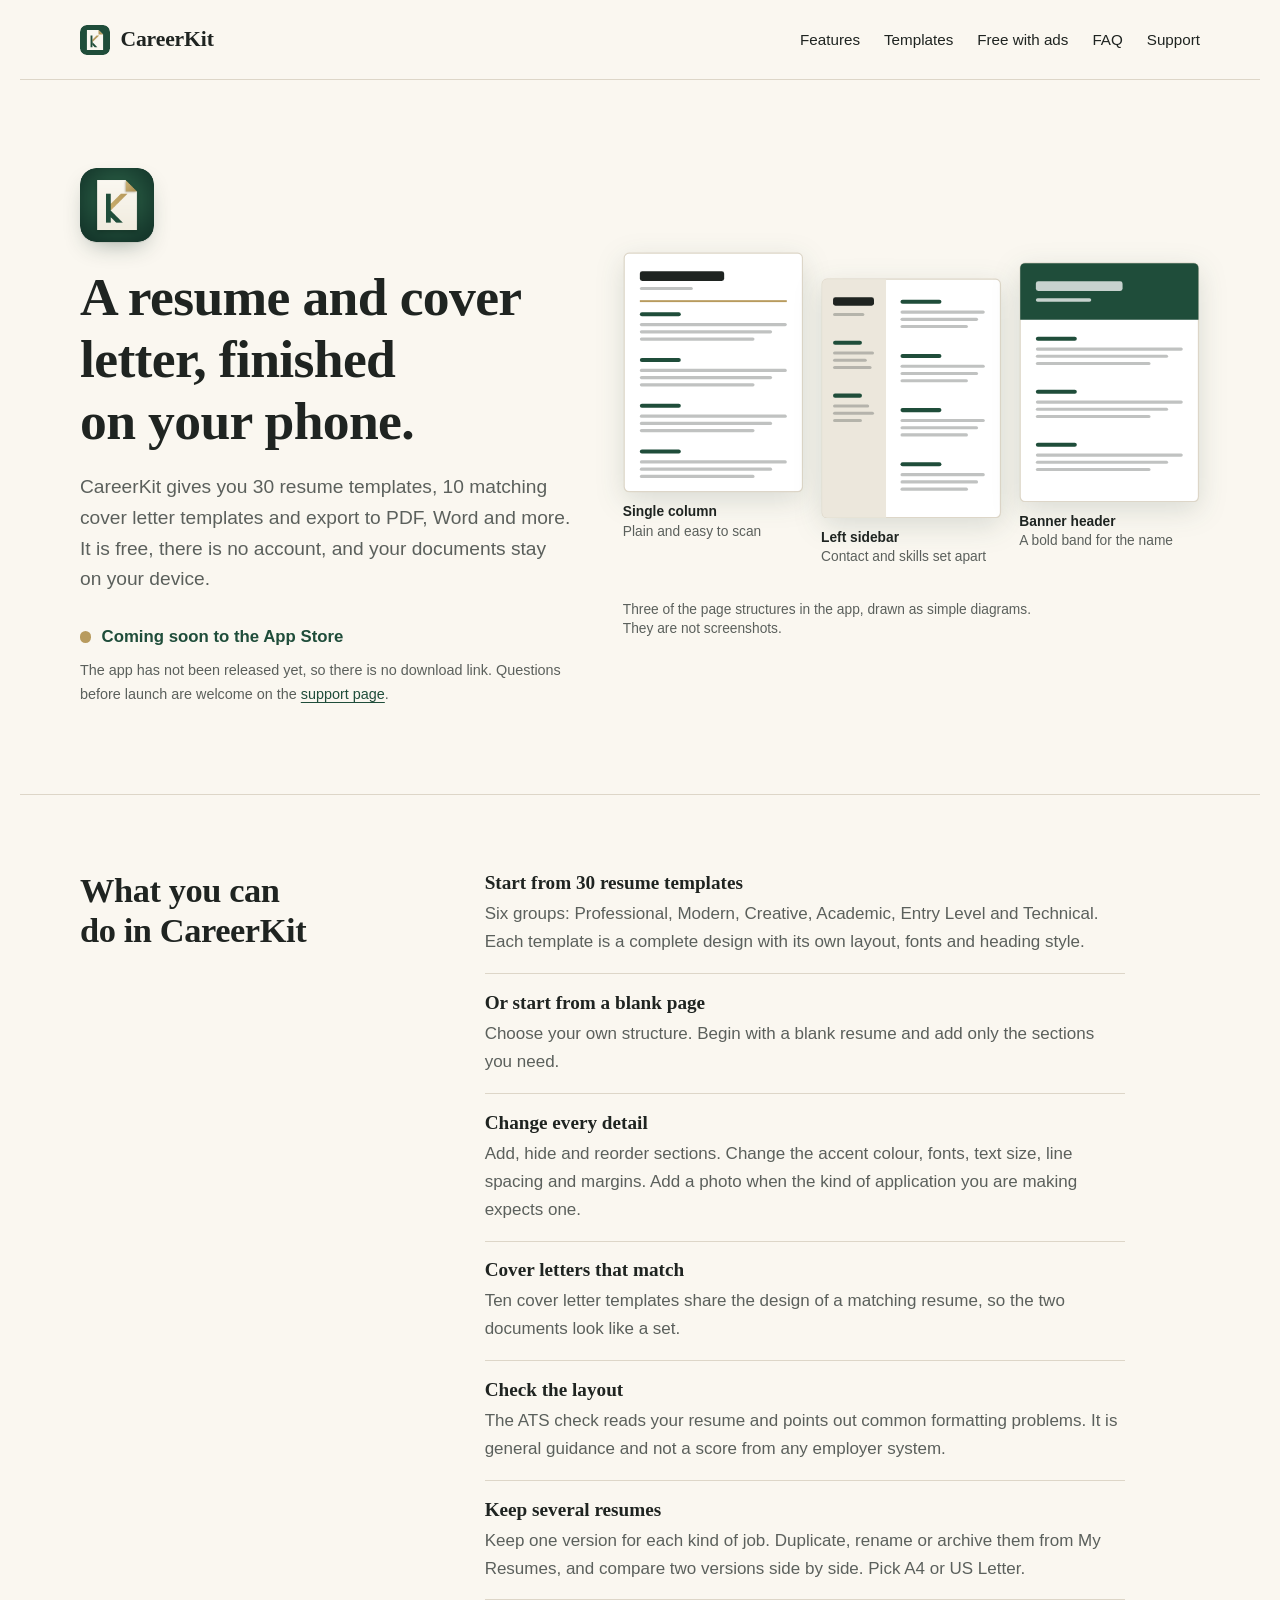
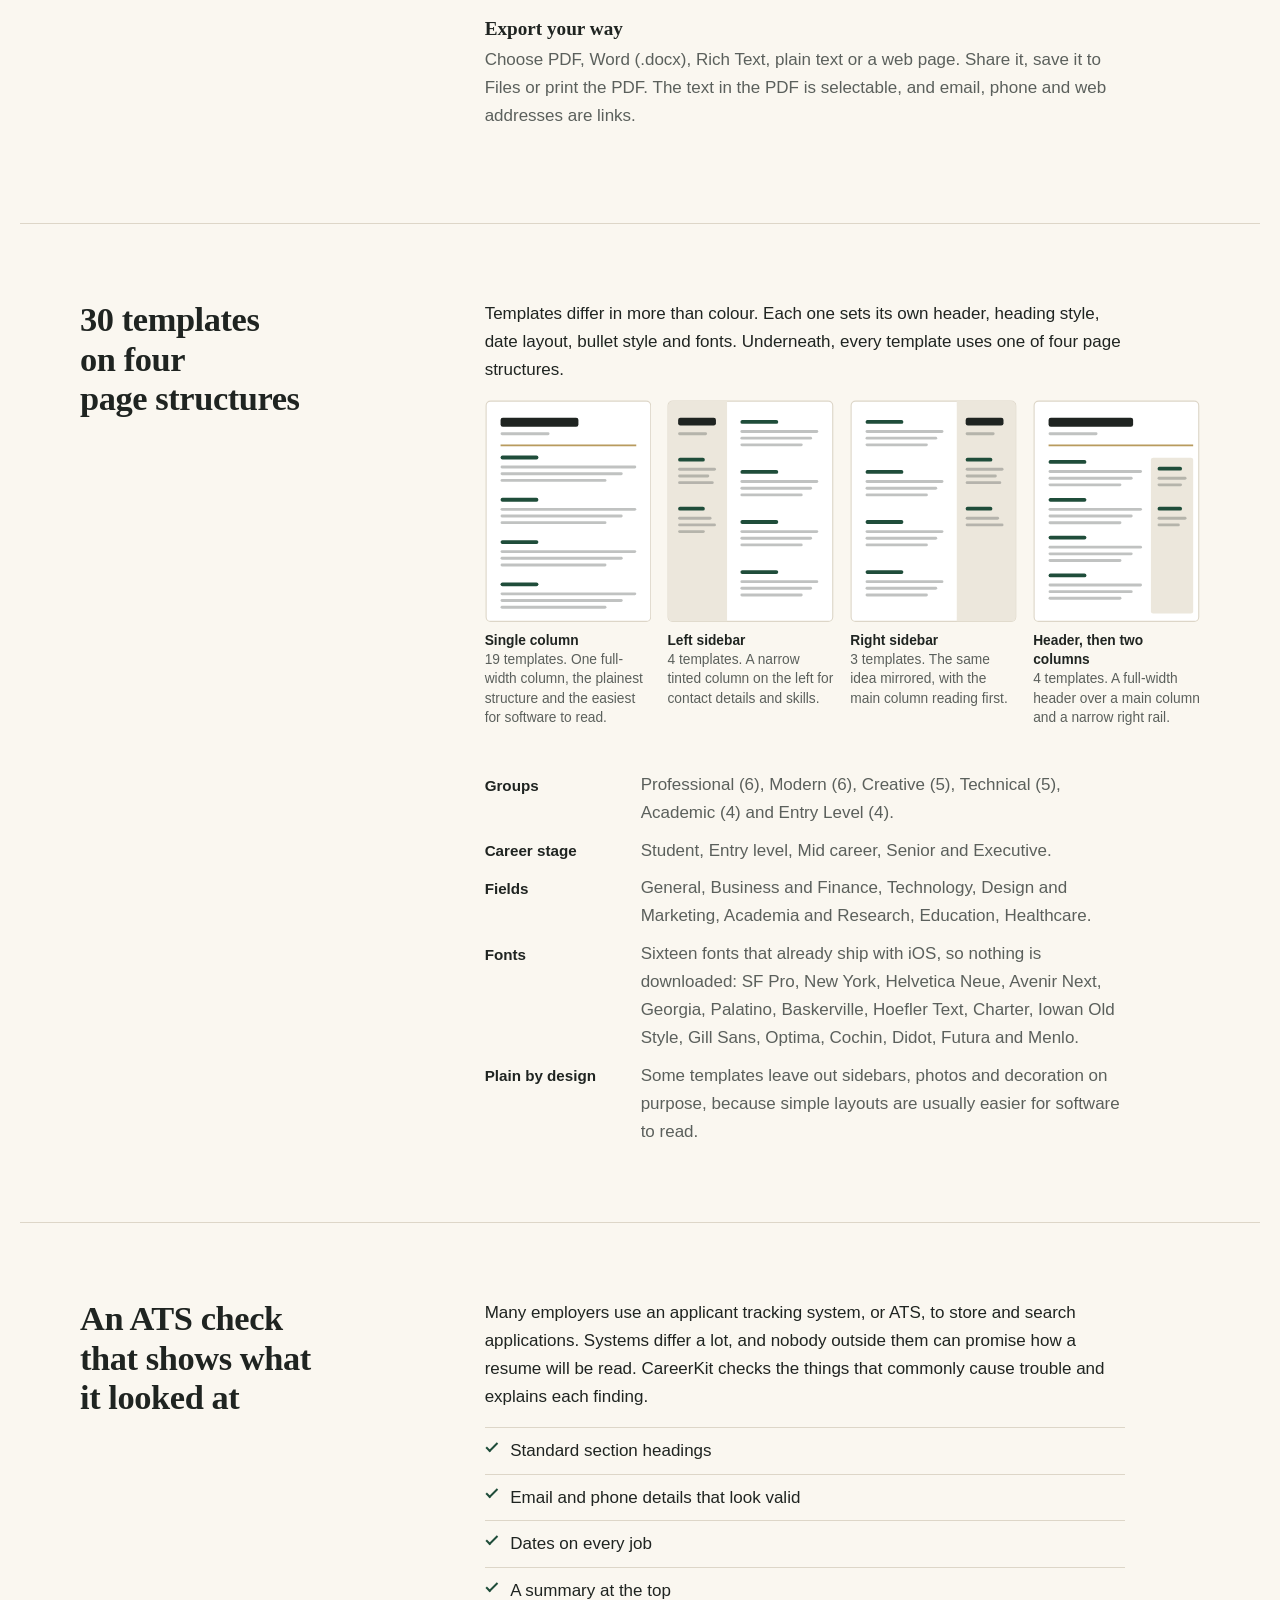
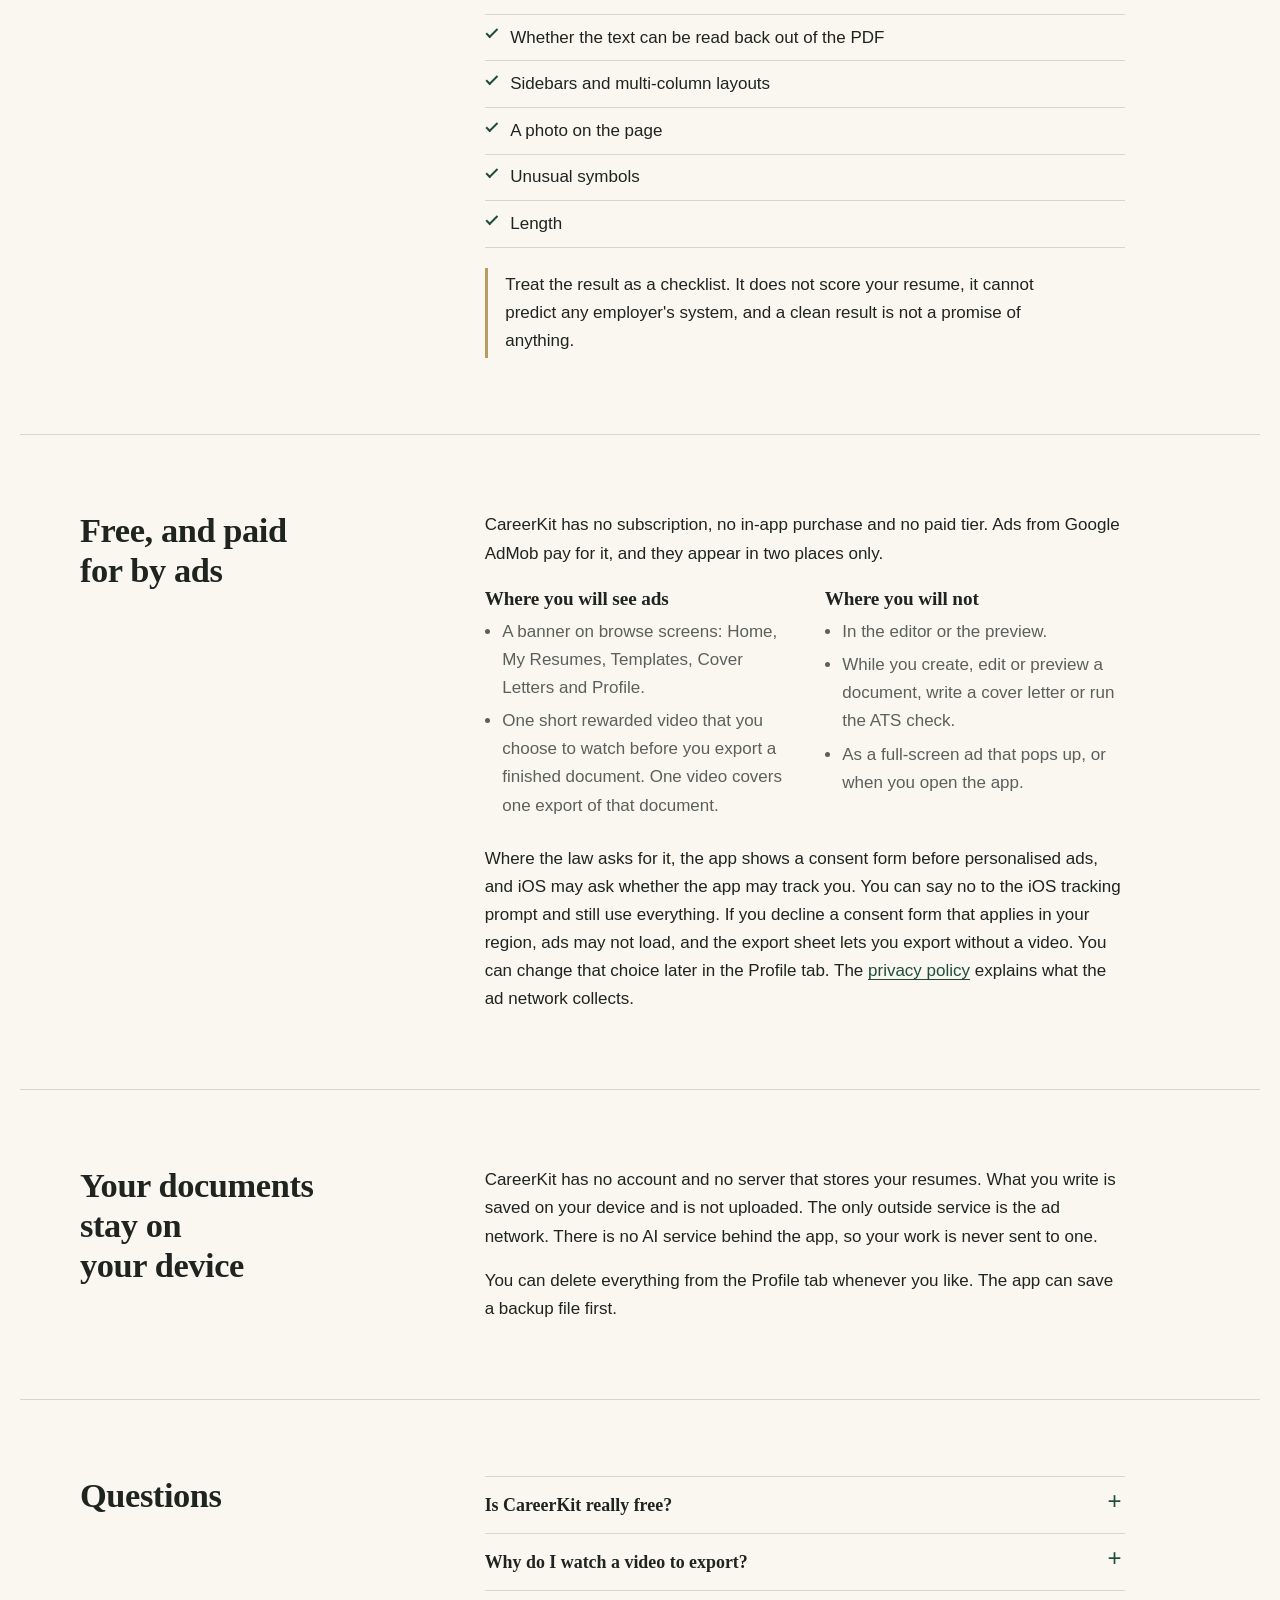
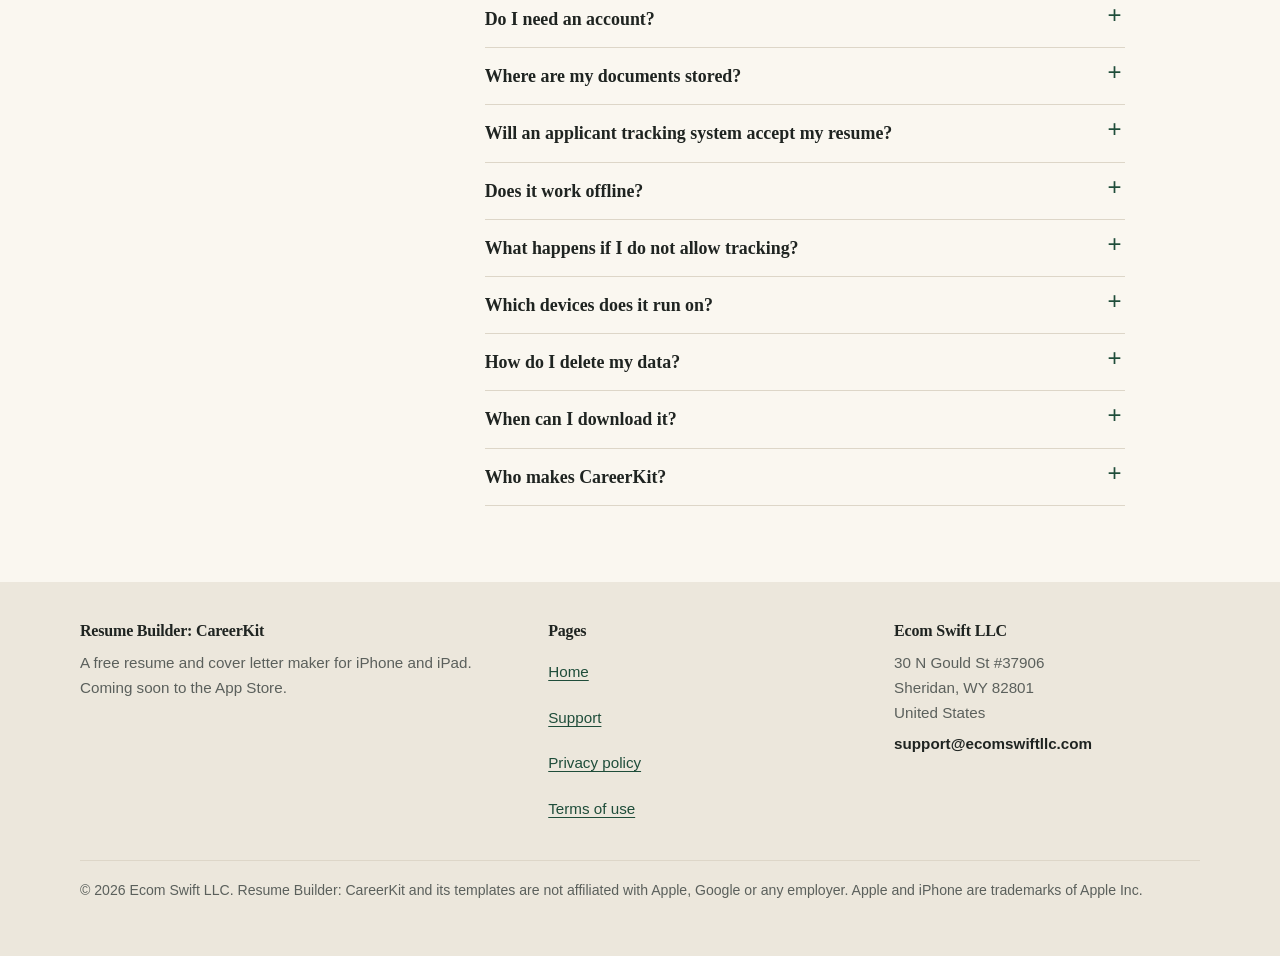
==== commit fe64c8ed: "Privacy policy: on-device writing help and job ad comparison; rebuilt site Co-Authored-By: Claude So" ====
--- a/website/careerkit/index.html
+++ b/website/careerkit/index.html
@@ -4,7 +4,7 @@
 <meta charset="utf-8">
 <meta name="viewport" content="width=device-width, initial-scale=1, viewport-fit=cover">
 <title>Resume Builder: CareerKit | Free resume maker for iPhone and iPad</title>
-<meta name="description" content="Free resume and cover letter maker for iPhone and iPad. 30 templates, general ATS guidance and PDF export. Your documents stay on your device. Coming soon.">
+<meta name="description" content="Free resume and cover letter maker for iPhone and iPad. 30 templates, general ATS guidance, job ad keyword check and export to PDF or Word. Your documents stay on your device. Coming soon.">
 <link rel="canonical" href="https://ecomswiftllc.github.io/careerkit/">
 <meta name="theme-color" content="#FAF7F0" media="(prefers-color-scheme: light)">
 <meta name="theme-color" content="#141614" media="(prefers-color-scheme: dark)">
@@ -15,7 +15,7 @@
 <meta property="og:type" content="website">
 <meta property="og:site_name" content="Resume Builder: CareerKit">
 <meta property="og:title" content="Resume Builder: CareerKit | Free resume maker for iPhone and iPad">
-<meta property="og:description" content="Free resume and cover letter maker for iPhone and iPad. 30 templates, general ATS guidance and PDF export. Your documents stay on your device. Coming soon.">
+<meta property="og:description" content="Free resume and cover letter maker for iPhone and iPad. 30 templates, general ATS guidance, job ad keyword check and export to PDF or Word. Your documents stay on your device. Coming soon.">
 <meta property="og:url" content="https://ecomswiftllc.github.io/careerkit/">
 <meta property="og:image" content="https://ecomswiftllc.github.io/careerkit/assets/og-image.png">
 <meta property="og:image:width" content="1200">
@@ -23,7 +23,7 @@
 <meta property="og:image:alt" content="The CareerKit app icon next to the name Resume Builder: CareerKit">
 <meta name="twitter:card" content="summary_large_image">
 <meta name="twitter:title" content="Resume Builder: CareerKit | Free resume maker for iPhone and iPad">
-<meta name="twitter:description" content="Free resume and cover letter maker for iPhone and iPad. 30 templates, general ATS guidance and PDF export. Your documents stay on your device. Coming soon.">
+<meta name="twitter:description" content="Free resume and cover letter maker for iPhone and iPad. 30 templates, general ATS guidance, job ad keyword check and export to PDF or Word. Your documents stay on your device. Coming soon.">
 <meta name="twitter:image" content="https://ecomswiftllc.github.io/careerkit/assets/og-image.png">
 <link rel="stylesheet" href="assets/site.css">
 <script type="application/ld+json">
@@ -35,7 +35,7 @@
   "url": "https://ecomswiftllc.github.io/careerkit/",
   "applicationCategory": "BusinessApplication",
   "operatingSystem": "iOS 17.0 or later, iPadOS 17.0 or later",
-  "description": "A free resume and cover letter maker for iPhone and iPad with 30 resume templates, 10 matching cover letter templates, an ATS check with general guidance and PDF export. Supported by ads. Documents stay on the device.",
+  "description": "A free resume and cover letter maker for iPhone and iPad with 30 resume templates, 10 matching cover letter templates, an ATS check with general guidance, a job ad keyword check, resume import and export to PDF, Word, Rich Text, plain text and web page. Supported by ads. Documents stay on the device.",
   "image": "https://ecomswiftllc.github.io/careerkit/assets/icon-512.png",
   "offers": {
     "@type": "Offer",
@@ -61,7 +61,9 @@
     "10 cover letter templates",
     "ATS check with general guidance",
     "Several resumes in one place",
-    "PDF export with selectable text",
+    "Export to PDF, Word, Rich Text, plain text and web page",
+    "Import an existing resume from a PDF or pasted text",
+    "Job ad keyword check",
     "Works without an account"
   ]
 }
@@ -84,7 +86,7 @@
       "name": "Why do I watch a video to export?",
       "acceptedAnswer": {
         "@type": "Answer",
-        "text": "Exporting is the one step where the app asks for something in return. One completed video covers one export of that document, and if you do not finish exporting, the unlock stays for up to 24 hours. Writing, editing, previewing, cover letters and the ATS check never need a video."
+        "text": "Exporting is the one step where the app asks for something in return. One completed video covers one export of that document, and if you do not finish exporting, the unlock stays for up to 24 hours. If no video can be shown, for example when you are offline or no ad is available, the app lets you export without one. Writing, editing, previewing, cover letters and the ATS check never need a video."
       }
     },
     {
@@ -100,7 +102,7 @@
       "name": "Where are my documents stored?",
       "acceptedAnswer": {
         "@type": "Answer",
-        "text": "On your device, in the app's own storage. We do not upload them and we cannot see them. A PDF you export goes where you send it, such as the Files app or the share sheet."
+        "text": "On your device, in the app's own storage. We do not upload them and we cannot see them. A file you export (PDF, Word, Rich Text, plain text or web page) goes where you send it, such as the Files app or the share sheet. If you import an existing resume, the file is read on your device and is not uploaded."
       }
     },
     {
@@ -116,7 +118,7 @@
       "name": "Does it work offline?",
       "acceptedAnswer": {
         "@type": "Answer",
-        "text": "Writing, editing and previewing work without a connection. Exporting needs one, because the rewarded video has to load. Banner ads only appear when you are online."
+        "text": "Yes. Writing, editing, previewing and exporting work without a connection. Offline, no video can load, so the export sheet lets you export without one. Banner ads only appear when you are online."
       }
     },
     {
@@ -140,7 +142,7 @@
       "name": "How do I delete my data?",
       "acceptedAnswer": {
         "@type": "Answer",
-        "text": "Open the Profile tab and choose Delete all local data. The app offers to save a backup file first. Deleting the app also removes its data. PDFs you already exported stay wherever you saved them."
+        "text": "Open the Profile tab and choose Delete all local data. The app offers to save a backup file first. Deleting the app also removes its data. Files you already exported stay wherever you saved them."
       }
     },
     {
@@ -184,7 +186,7 @@
       <div>
         <img class="appicon" src="assets/icon-512.png" width="512" height="512" alt="CareerKit app icon: a folded page corner and a rising stroke forming the letter K, on forest green">
         <h1 id="h1">A resume and cover letter, finished on your phone.</h1>
-        <p class="lede">CareerKit gives you 30 resume templates, 10 matching cover letter templates and a clean PDF export. It is free, there is no account, and your documents stay on your device.</p>
+        <p class="lede">CareerKit gives you 30 resume templates, 10 matching cover letter templates and export to PDF, Word and more. It is free, there is no account, and your documents stay on your device.</p>
         <p class="status">Coming soon to the App Store</p>
         <p class="small hero-note">The app has not been released yet, so there is no download link. Questions before launch are welcome on the <a href="support/">support page</a>.</p>
       </div>
@@ -210,7 +212,7 @@
           <div><dt>Cover letters that match</dt><dd>Ten cover letter templates share the design of a matching resume, so the two documents look like a set.</dd></div>
           <div><dt>Check the layout</dt><dd>The ATS check reads your resume and points out common formatting problems. It is general guidance and not a score from any employer system.</dd></div>
           <div><dt>Keep several resumes</dt><dd>Keep one version for each kind of job. Duplicate, rename or archive them from My Resumes, and compare two versions side by side. Pick A4 or US Letter.</dd></div>
-          <div><dt>Export a PDF</dt><dd>Share it, save it to Files or print it. The text in the PDF is selectable, and email, phone and web addresses are links.</dd></div>
+          <div><dt>Export your way</dt><dd>Choose PDF, Word (.docx), Rich Text, plain text or a web page. Share it, save it to Files or print the PDF. The text in the PDF is selectable, and email, phone and web addresses are links.</dd></div>
         </dl>
       </div>
     </div>
@@ -281,7 +283,7 @@
             </ul>
           </div>
         </div>
-        <p>Where the law asks for it, the app shows a consent form before personalised ads, and iOS may ask whether the app may track you. You can say no to the iOS tracking prompt and still use everything. If you decline a consent form that applies in your region, ads may not load, and exporting is unavailable until you change that choice in the Profile tab. The <a href="privacy/">privacy policy</a> explains what the ad network collects.</p>
+        <p>Where the law asks for it, the app shows a consent form before personalised ads, and iOS may ask whether the app may track you. You can say no to the iOS tracking prompt and still use everything. If you decline a consent form that applies in your region, ads may not load, and the export sheet lets you export without a video. You can change that choice later in the Profile tab. The <a href="privacy/">privacy policy</a> explains what the ad network collects.</p>
       </div>
     </div>
   </section>
@@ -301,14 +303,14 @@
       <h2 id="h-faq">Questions</h2>
       <div class="section-body">
         <details><summary>Is CareerKit really free?</summary><div class="answer"><p>Yes. There is no subscription, no in-app purchase and no paid version. Ads pay for the app: a banner on browse screens, and one rewarded video that you choose to watch when you export a finished document.</p></div></details>
-        <details><summary>Why do I watch a video to export?</summary><div class="answer"><p>Exporting is the one step where the app asks for something in return. One completed video covers one export of that document, and if you do not finish exporting, the unlock stays for up to 24 hours. Writing, editing, previewing, cover letters and the ATS check never need a video.</p></div></details>
+        <details><summary>Why do I watch a video to export?</summary><div class="answer"><p>Exporting is the one step where the app asks for something in return. One completed video covers one export of that document, and if you do not finish exporting, the unlock stays for up to 24 hours. If no video can be shown, for example when you are offline or no ad is available, the app lets you export without one. Writing, editing, previewing, cover letters and the ATS check never need a video.</p></div></details>
         <details><summary>Do I need an account?</summary><div class="answer"><p>No. There is no sign-in and no sign-up.</p></div></details>
-        <details><summary>Where are my documents stored?</summary><div class="answer"><p>On your device, in the app's own storage. We do not upload them and we cannot see them. A PDF you export goes where you send it, such as the Files app or the share sheet.</p></div></details>
+        <details><summary>Where are my documents stored?</summary><div class="answer"><p>On your device, in the app's own storage. We do not upload them and we cannot see them. A file you export (PDF, Word, Rich Text, plain text or web page) goes where you send it, such as the Files app or the share sheet. If you import an existing resume, the file is read on your device and is not uploaded.</p></div></details>
         <details><summary>Will an applicant tracking system accept my resume?</summary><div class="answer"><p>Nobody can promise that. Employers use many different systems and each one reads a resume in its own way. The ATS check in CareerKit flags common formatting problems and explains each finding, so use it as a checklist and not as a verdict.</p></div></details>
-        <details><summary>Does it work offline?</summary><div class="answer"><p>Writing, editing and previewing work without a connection. Exporting needs one, because the rewarded video has to load. Banner ads only appear when you are online.</p></div></details>
+        <details><summary>Does it work offline?</summary><div class="answer"><p>Yes. Writing, editing, previewing and exporting work without a connection. Offline, no video can load, so the export sheet lets you export without one. Banner ads only appear when you are online.</p></div></details>
         <details><summary>What happens if I do not allow tracking?</summary><div class="answer"><p>The app works the same. The ads you see will be less personalised. You can change the choice any time in iOS Settings under Privacy and Security, then Tracking.</p></div></details>
         <details><summary>Which devices does it run on?</summary><div class="answer"><p>iPhone and iPad with iOS or iPadOS 17 or later.</p></div></details>
-        <details><summary>How do I delete my data?</summary><div class="answer"><p>Open the Profile tab and choose Delete all local data. The app offers to save a backup file first. Deleting the app also removes its data. PDFs you already exported stay wherever you saved them.</p></div></details>
+        <details><summary>How do I delete my data?</summary><div class="answer"><p>Open the Profile tab and choose Delete all local data. The app offers to save a backup file first. Deleting the app also removes its data. Files you already exported stay wherever you saved them.</p></div></details>
         <details><summary>When can I download it?</summary><div class="answer"><p>CareerKit is not released yet. This page will link to the App Store listing once the app is live.</p></div></details>
         <details><summary>Who makes CareerKit?</summary><div class="answer"><p>Ecom Swift LLC, a company registered in Wyoming, United States. You can reach us on the <a href="support/">support page</a>.</p></div></details>
       </div>
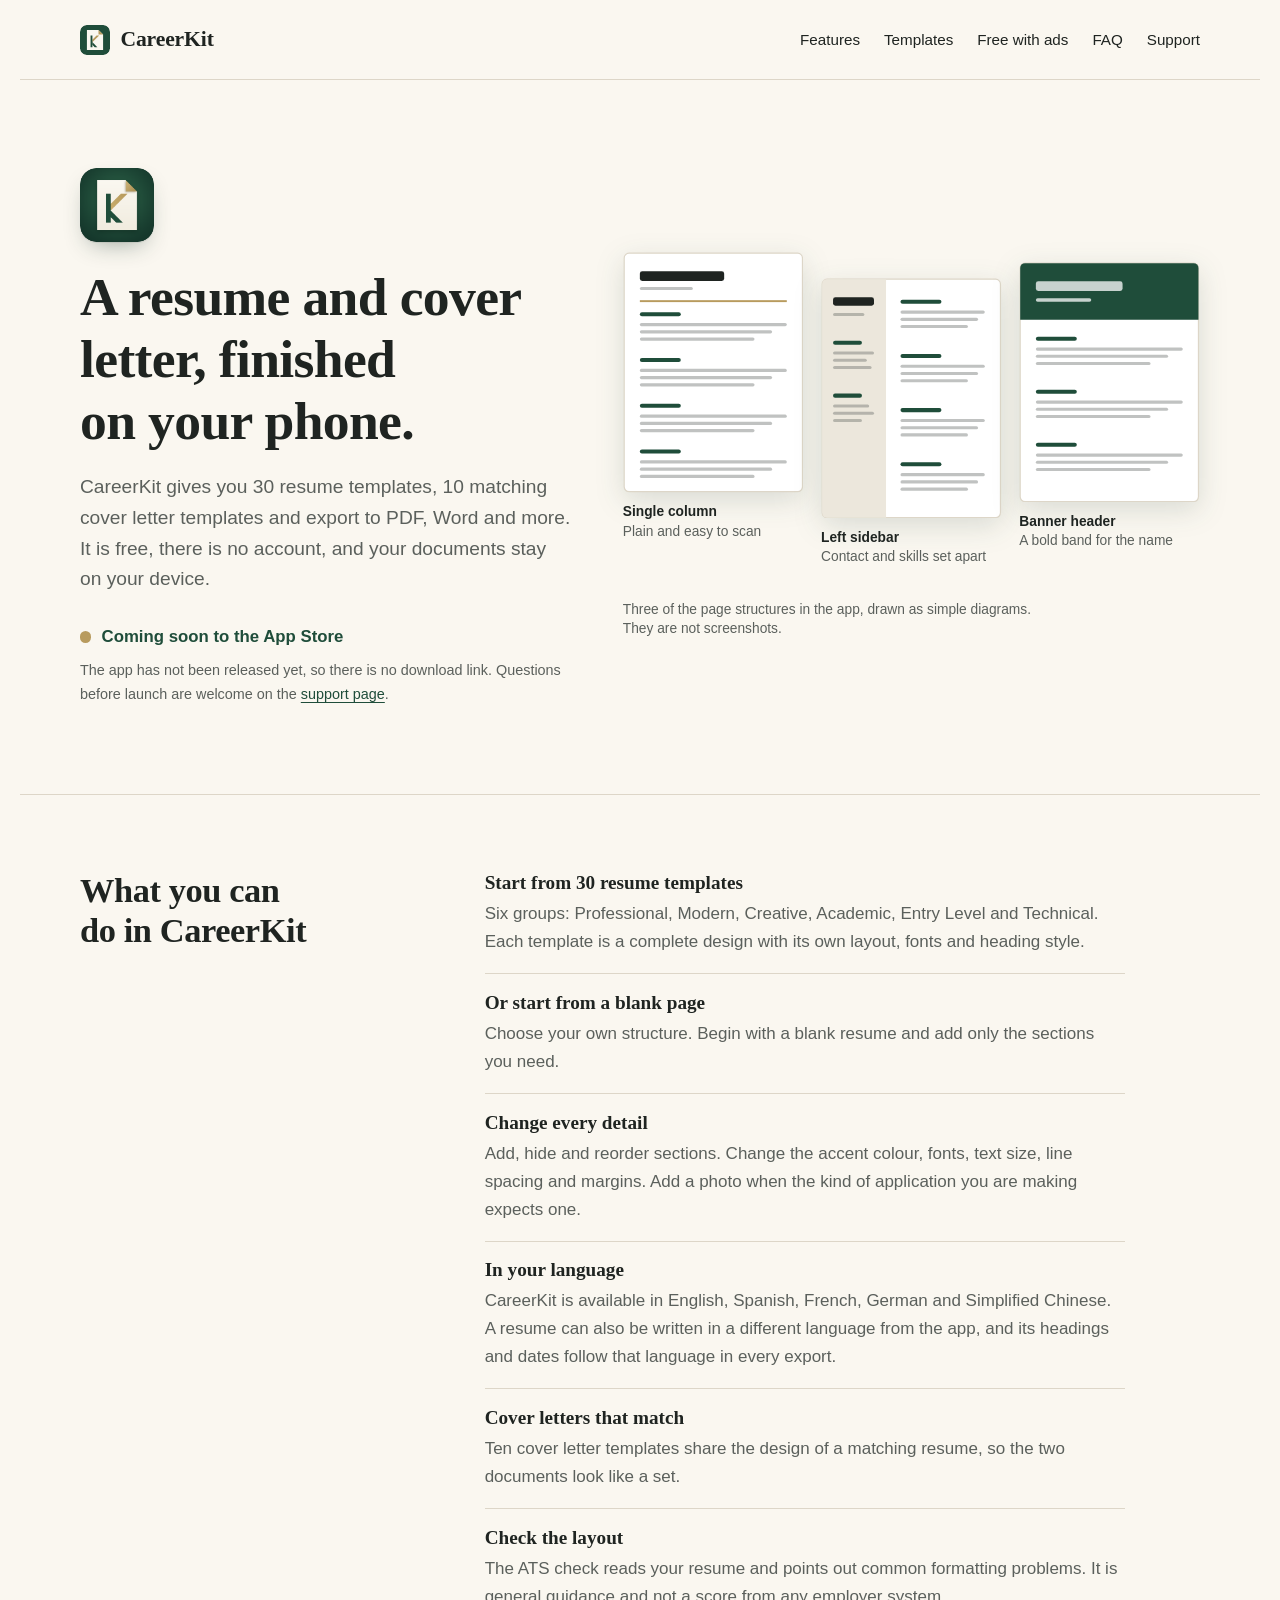
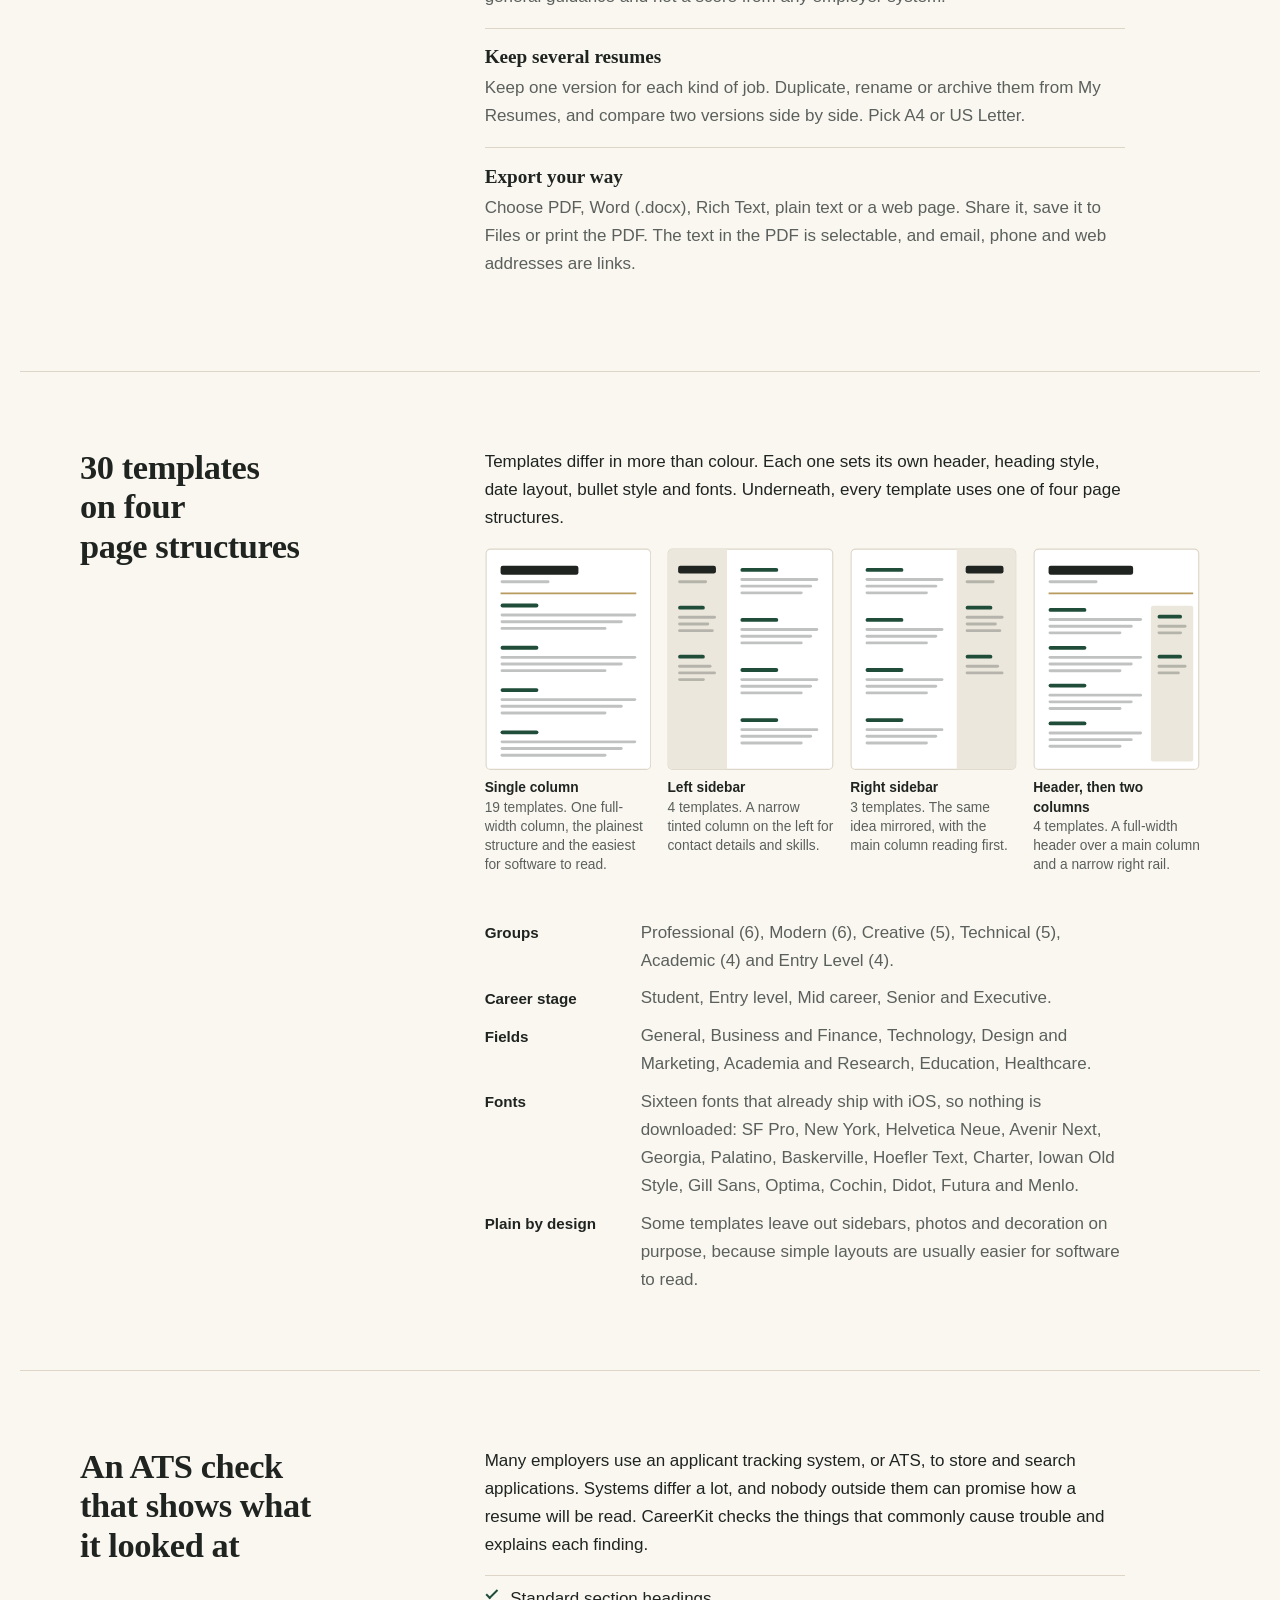
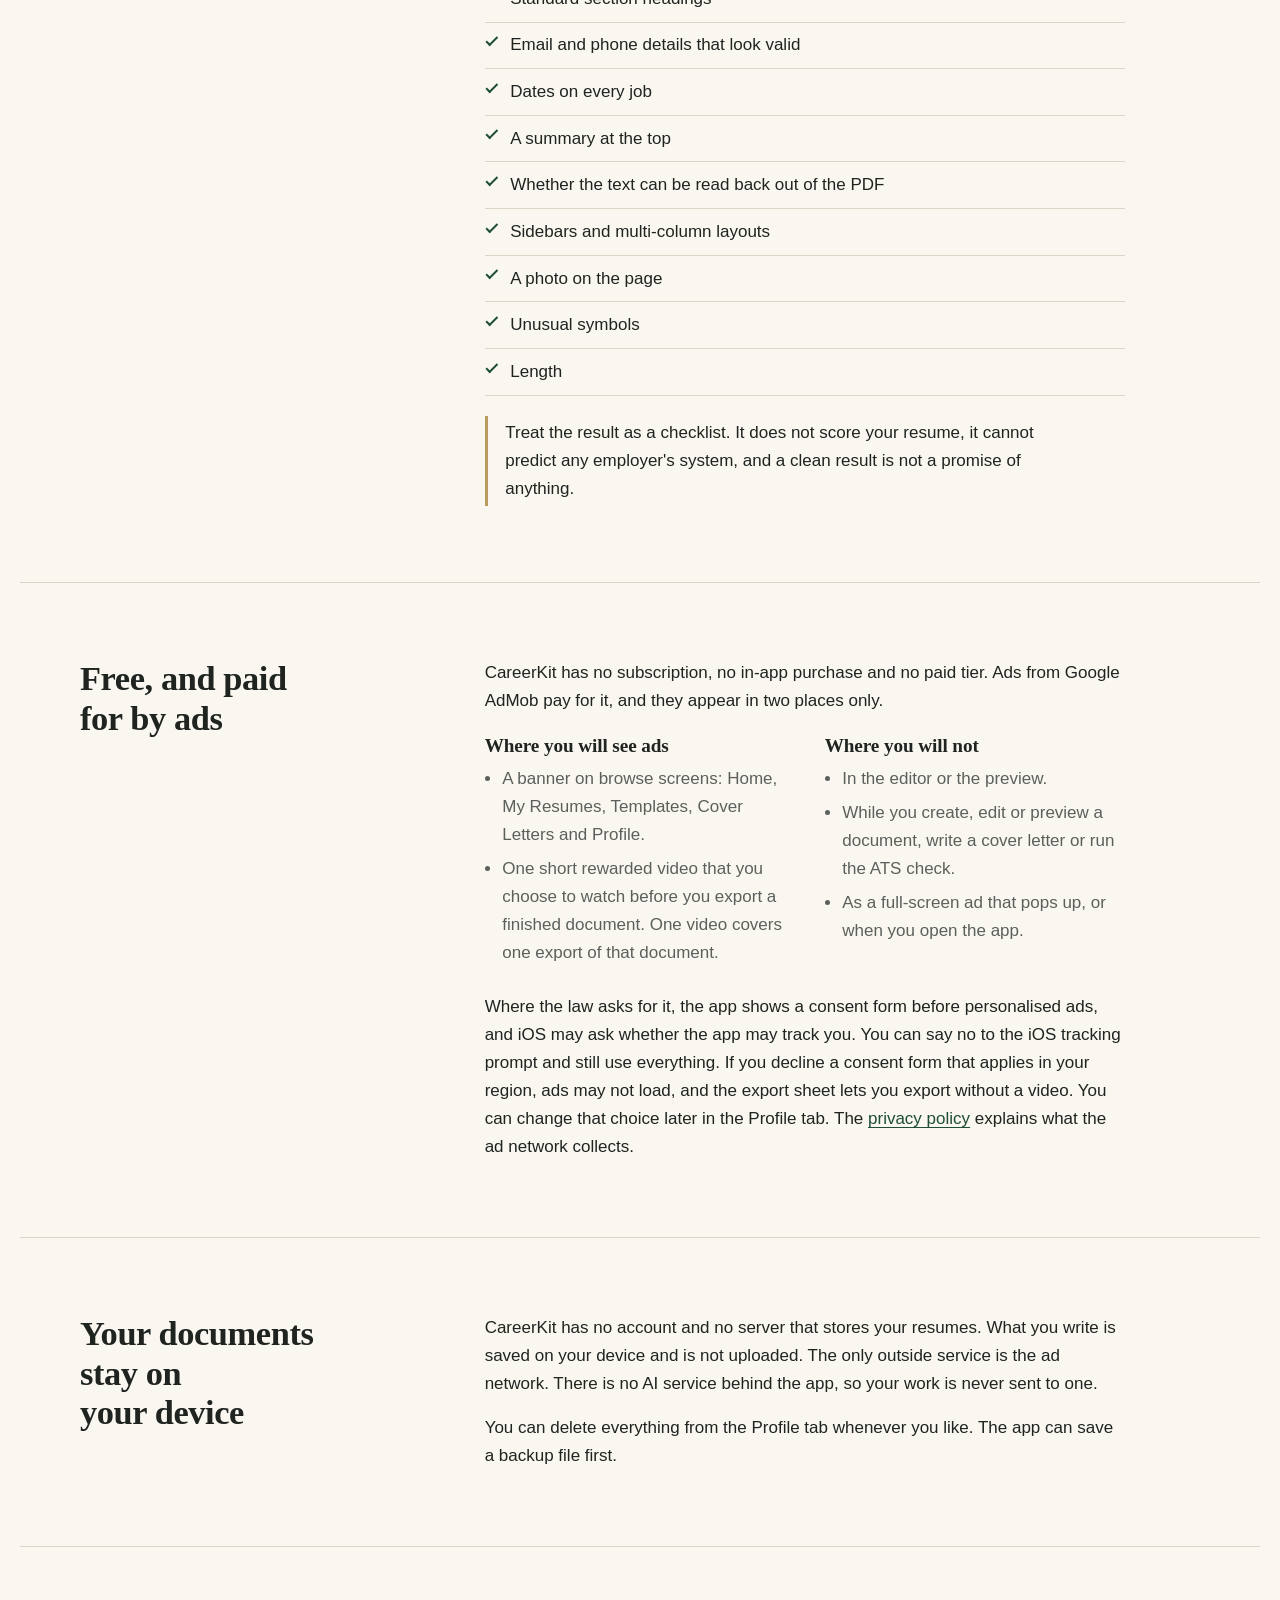
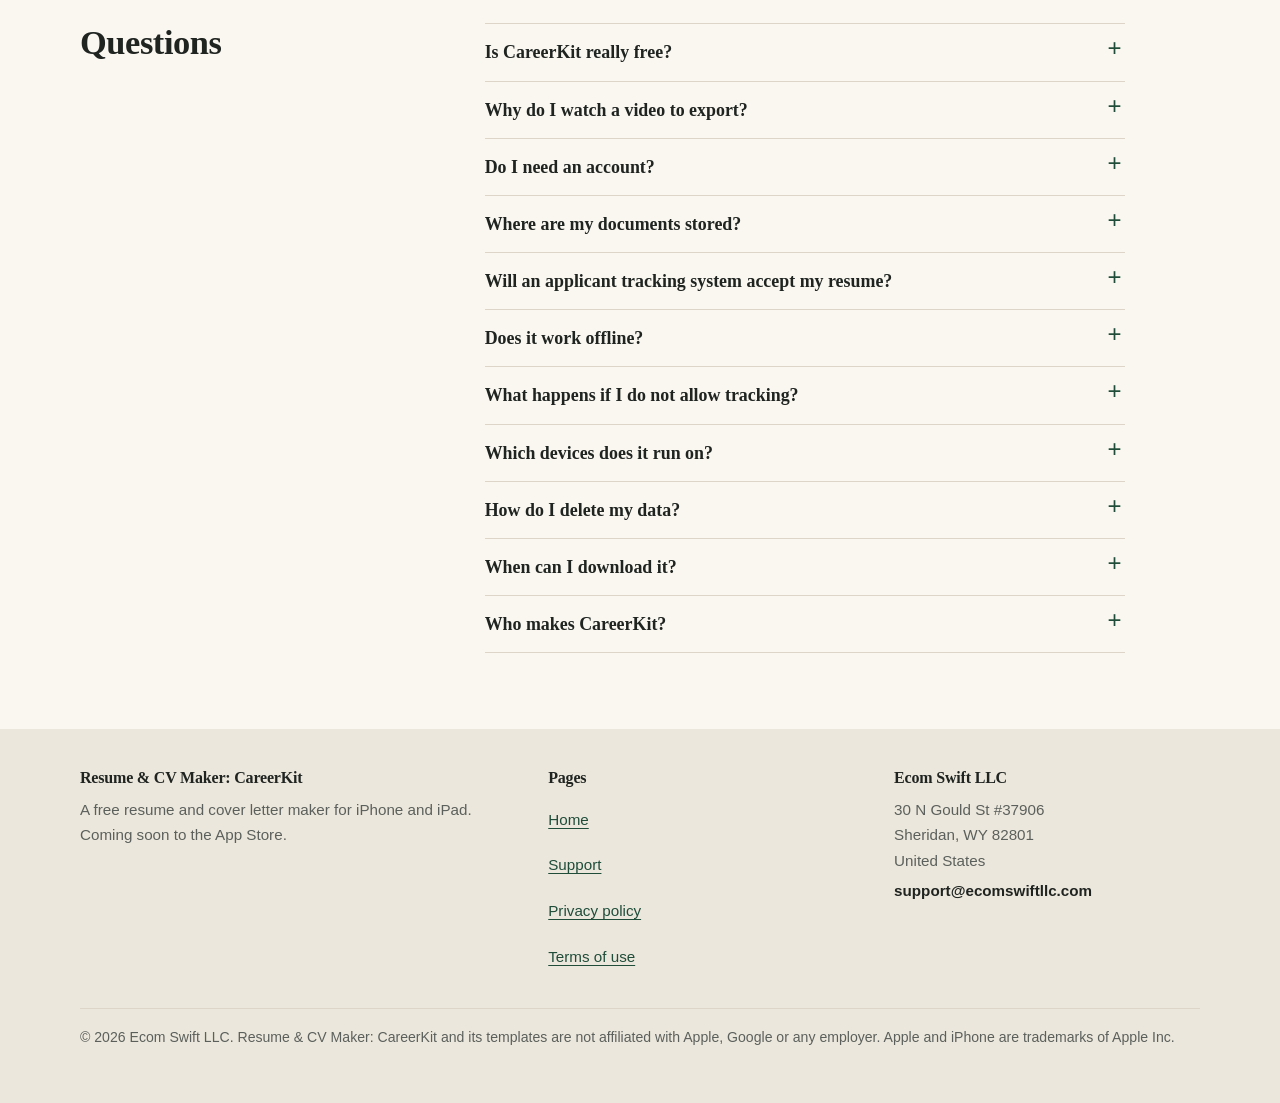
==== commit abb69529: "Shorten Spanish and French paper size labels; sync website build Co-Authored-By: Claude Sonnet 5.5 <" ====
--- a/website/careerkit/index.html
+++ b/website/careerkit/index.html
@@ -3,7 +3,7 @@
 <head>
 <meta charset="utf-8">
 <meta name="viewport" content="width=device-width, initial-scale=1, viewport-fit=cover">
-<title>Resume Builder: CareerKit | Free resume maker for iPhone and iPad</title>
+<title>Resume &amp; CV Maker: CareerKit | Free resume maker for iPhone and iPad</title>
 <meta name="description" content="Free resume and cover letter maker for iPhone and iPad. 30 templates, general ATS guidance, job ad keyword check and export to PDF or Word. Your documents stay on your device. Coming soon.">
 <link rel="canonical" href="https://ecomswiftllc.github.io/careerkit/">
 <meta name="theme-color" content="#FAF7F0" media="(prefers-color-scheme: light)">
@@ -13,16 +13,16 @@
 <link rel="icon" href="assets/favicon-32.png" type="image/png" sizes="32x32">
 <link rel="apple-touch-icon" href="assets/apple-touch-icon.png">
 <meta property="og:type" content="website">
-<meta property="og:site_name" content="Resume Builder: CareerKit">
-<meta property="og:title" content="Resume Builder: CareerKit | Free resume maker for iPhone and iPad">
+<meta property="og:site_name" content="Resume &amp; CV Maker: CareerKit">
+<meta property="og:title" content="Resume &amp; CV Maker: CareerKit | Free resume maker for iPhone and iPad">
 <meta property="og:description" content="Free resume and cover letter maker for iPhone and iPad. 30 templates, general ATS guidance, job ad keyword check and export to PDF or Word. Your documents stay on your device. Coming soon.">
 <meta property="og:url" content="https://ecomswiftllc.github.io/careerkit/">
 <meta property="og:image" content="https://ecomswiftllc.github.io/careerkit/assets/og-image.png">
 <meta property="og:image:width" content="1200">
 <meta property="og:image:height" content="630">
-<meta property="og:image:alt" content="The CareerKit app icon next to the name Resume Builder: CareerKit">
+<meta property="og:image:alt" content="The CareerKit app icon next to the name Resume & CV Maker: CareerKit">
 <meta name="twitter:card" content="summary_large_image">
-<meta name="twitter:title" content="Resume Builder: CareerKit | Free resume maker for iPhone and iPad">
+<meta name="twitter:title" content="Resume &amp; CV Maker: CareerKit | Free resume maker for iPhone and iPad">
 <meta name="twitter:description" content="Free resume and cover letter maker for iPhone and iPad. 30 templates, general ATS guidance, job ad keyword check and export to PDF or Word. Your documents stay on your device. Coming soon.">
 <meta name="twitter:image" content="https://ecomswiftllc.github.io/careerkit/assets/og-image.png">
 <link rel="stylesheet" href="assets/site.css">
@@ -30,7 +30,7 @@
 {
   "@context": "https://schema.org",
   "@type": "SoftwareApplication",
-  "name": "Resume Builder: CareerKit",
+  "name": "Resume & CV Maker: CareerKit",
   "alternateName": "CareerKit",
   "url": "https://ecomswiftllc.github.io/careerkit/",
   "applicationCategory": "BusinessApplication",
@@ -209,6 +209,7 @@
           <div><dt>Start from 30 resume templates</dt><dd>Six groups: Professional, Modern, Creative, Academic, Entry Level and Technical. Each template is a complete design with its own layout, fonts and heading style.</dd></div>
           <div><dt>Or start from a blank page</dt><dd>Choose your own structure. Begin with a blank resume and add only the sections you need.</dd></div>
           <div><dt>Change every detail</dt><dd>Add, hide and reorder sections. Change the accent colour, fonts, text size, line spacing and margins. Add a photo when the kind of application you are making expects one.</dd></div>
+          <div><dt>In your language</dt><dd>CareerKit is available in English, Spanish, French, German and Simplified Chinese. A resume can also be written in a different language from the app, and its headings and dates follow that language in every export.</dd></div>
           <div><dt>Cover letters that match</dt><dd>Ten cover letter templates share the design of a matching resume, so the two documents look like a set.</dd></div>
           <div><dt>Check the layout</dt><dd>The ATS check reads your resume and points out common formatting problems. It is general guidance and not a score from any employer system.</dd></div>
           <div><dt>Keep several resumes</dt><dd>Keep one version for each kind of job. Duplicate, rename or archive them from My Resumes, and compare two versions side by side. Pick A4 or US Letter.</dd></div>
@@ -320,7 +321,7 @@
 <footer class="site-footer">
   <div class="wrap">
     <div>
-      <h2>Resume Builder: CareerKit</h2>
+      <h2>Resume & CV Maker: CareerKit</h2>
       <p>A free resume and cover letter maker for iPhone and iPad. Coming soon to the App Store.</p>
     </div>
     <nav aria-label="Footer">
@@ -337,7 +338,7 @@
       <p>30 N Gould St #37906<br>Sheridan, WY 82801<br>United States</p>
       <p class="email">support@ecomswiftllc.com</p>
     </div>
-    <p class="legalline">&copy; 2026 Ecom Swift LLC. Resume Builder: CareerKit and its templates are not affiliated with Apple, Google or any employer. Apple and iPhone are trademarks of Apple Inc.</p>
+    <p class="legalline">&copy; 2026 Ecom Swift LLC. Resume & CV Maker: CareerKit and its templates are not affiliated with Apple, Google or any employer. Apple and iPhone are trademarks of Apple Inc.</p>
   </div>
 </footer>
 </body>
